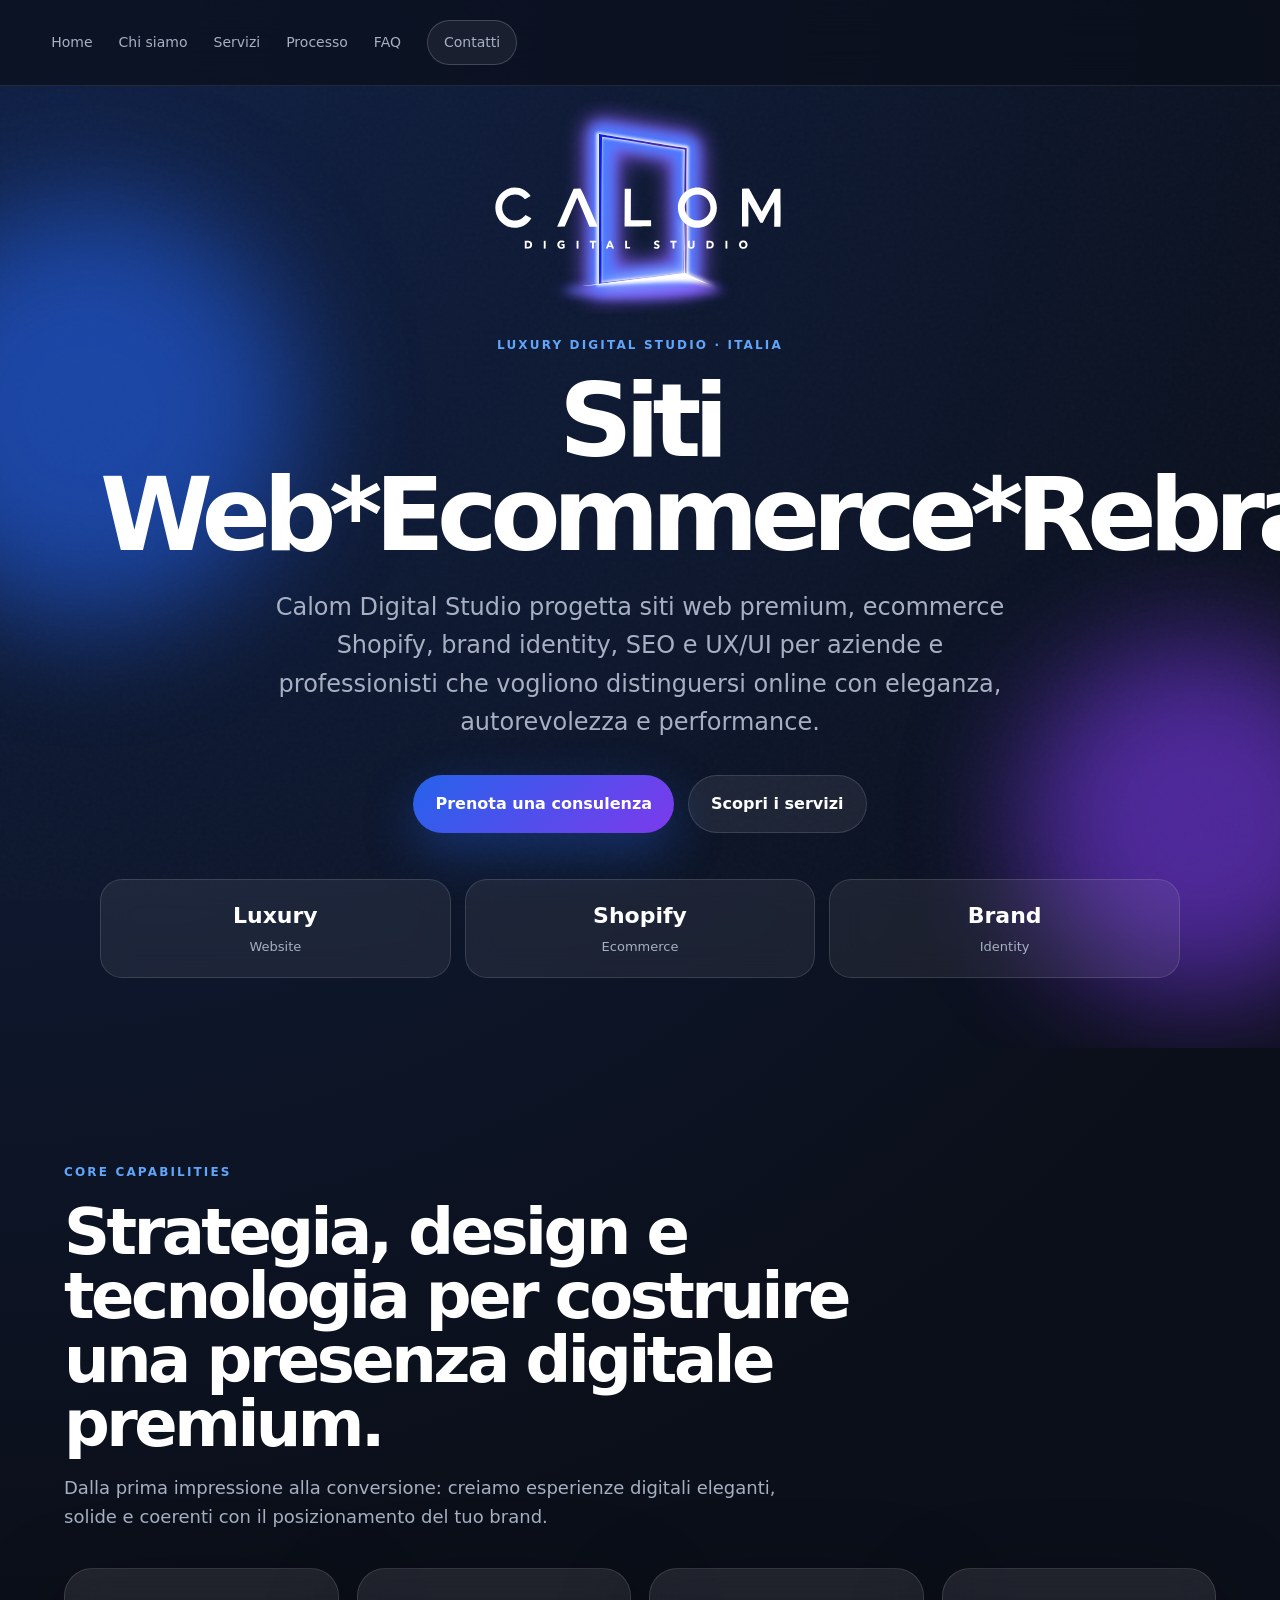
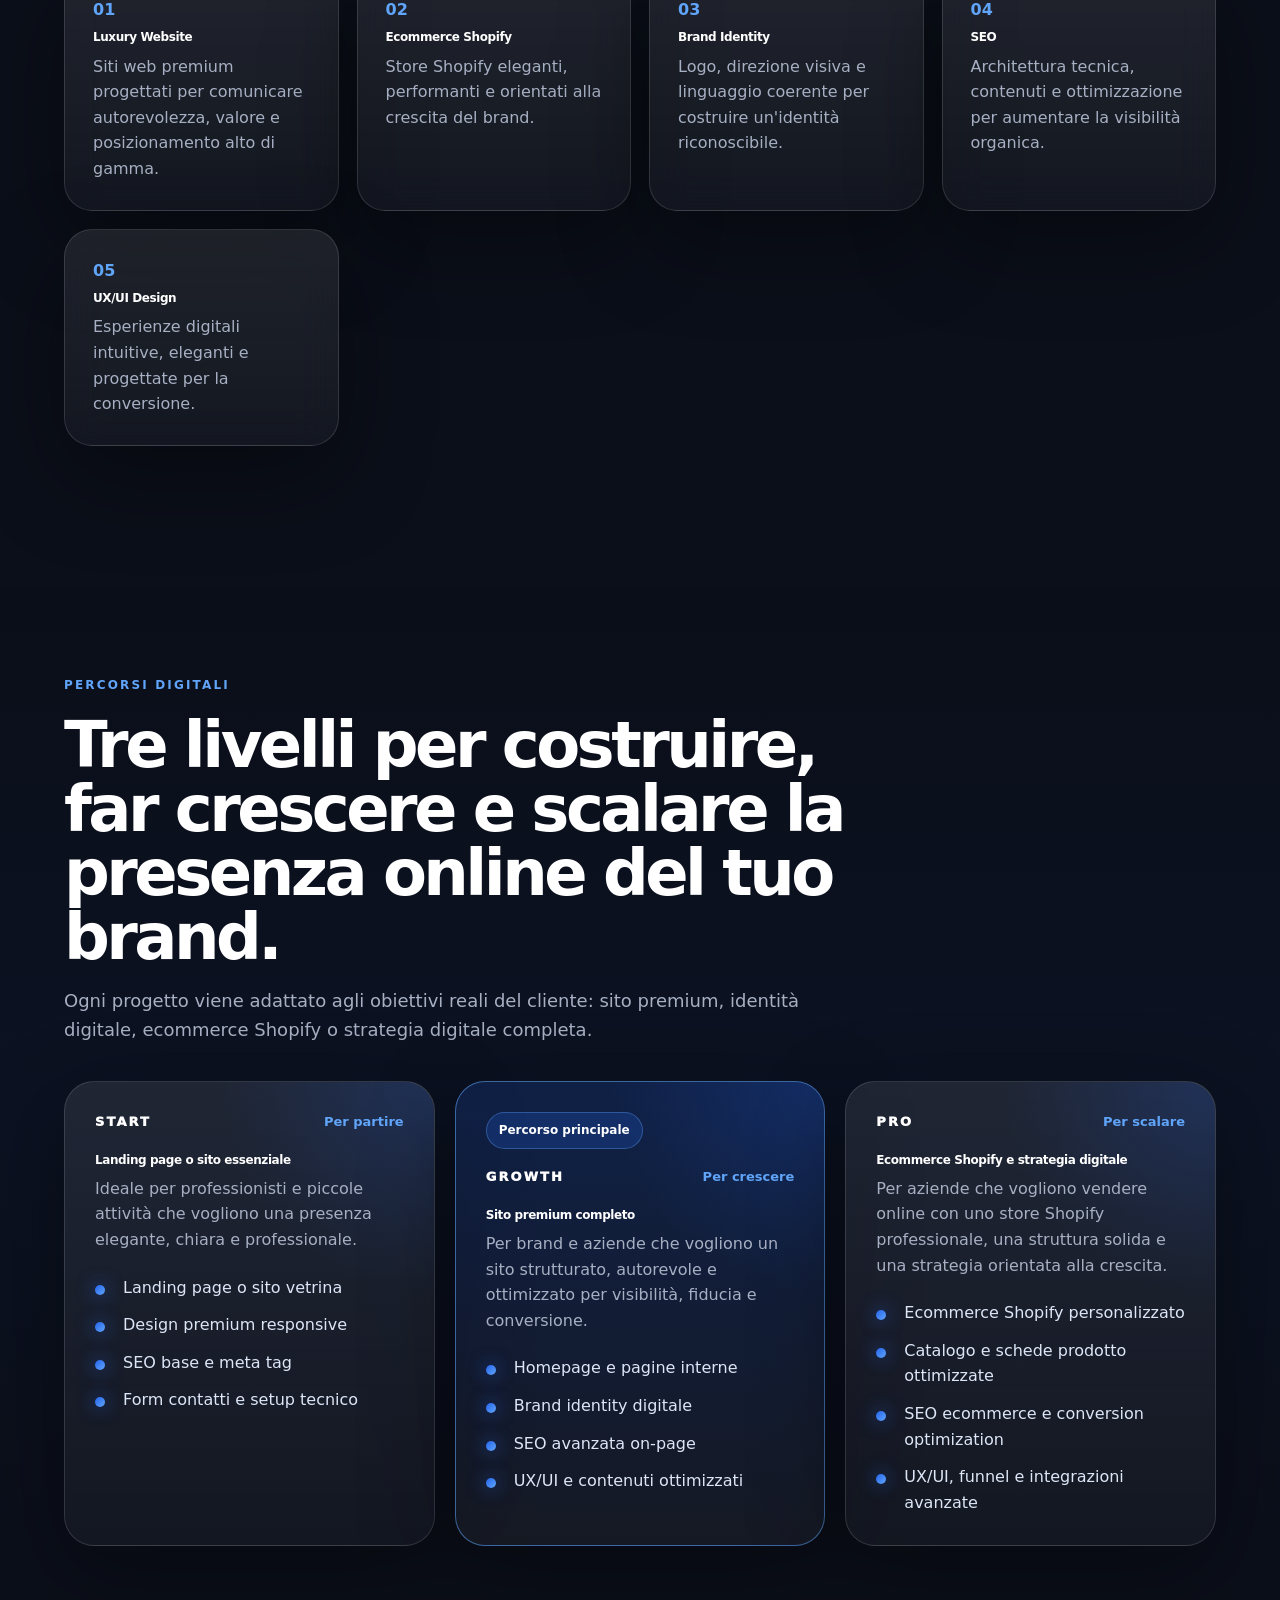
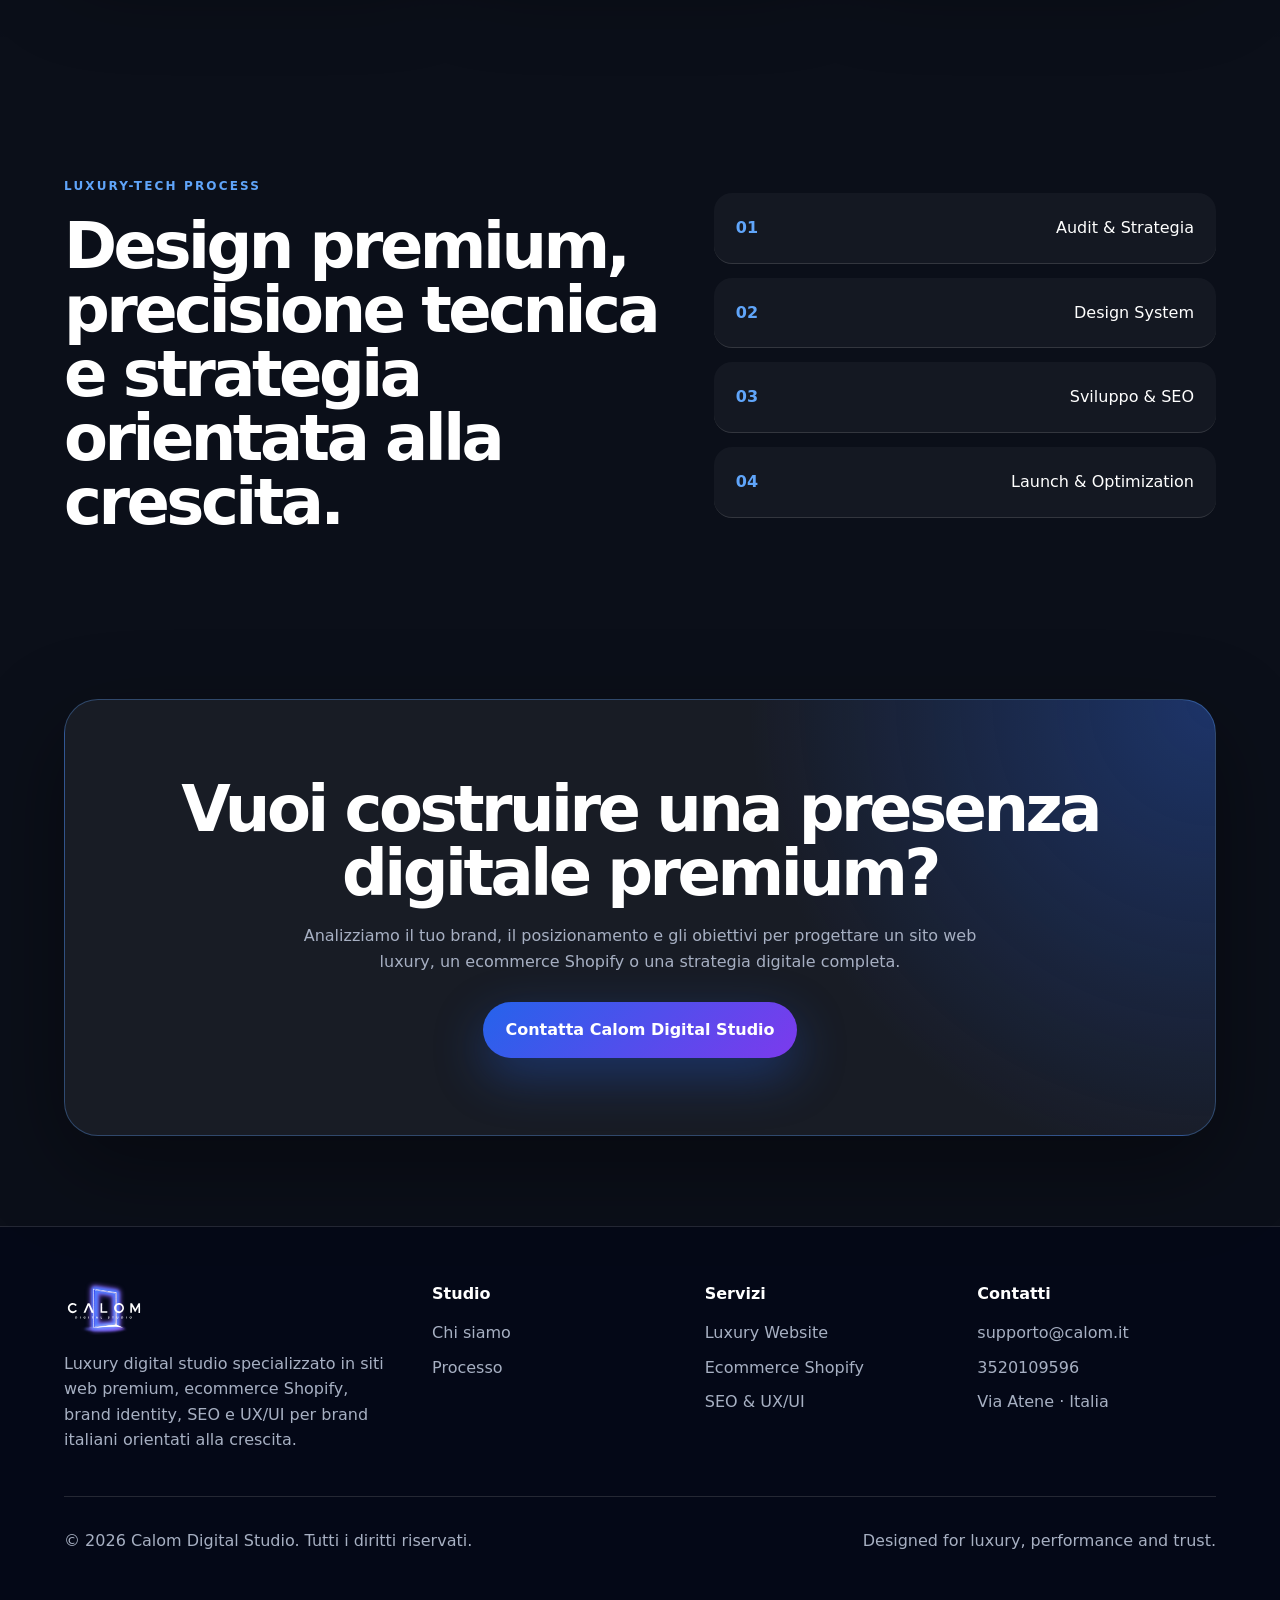
==== calom-digital-studio-premium-ottimizzato/index.html @ 9751d6b5 "Update heading format in index.html" ====
<!DOCTYPE html>
<html lang="it">
<head>
<meta charset="UTF-8">
<meta name="viewport" content="width=device-width, initial-scale=1.0">
<meta name="theme-color" content="#0B0F19">
<link rel="icon" href="favicon.svg" type="image/svg+xml">
<link rel="stylesheet" href="style.css">
<link rel="canonical" href="https://digital.calom.it/">
<script defer src="script.js"></script>

<title>Calom Digital Studio | Siti Web Luxury, Shopify, SEO e Brand Identity</title>
<meta name="description" content="Calom Digital Studio crea siti web luxury, ecommerce Shopify, brand identity, SEO e UX/UI per brand, aziende e professionisti.">

<meta property="og:title" content="Calom Digital Studio | Siti Web Luxury e Shopify">
<meta property="og:description" content="Luxury digital studio per siti web premium, ecommerce Shopify, brand identity, SEO e UX/UI.">
<meta property="og:url" content="https://digital.calom.it/">
<meta property="og:type" content="website">
<meta property="og:image" content="https://digital.calom.it/assets/calom-logo.svg">

<script type="application/ld+json">
{
  "@context": "https://schema.org",
  "@type": "ProfessionalService",
  "name": "Calom Digital Studio",
  "url": "https://digital.calom.it/",
  "logo": "https://digital.calom.it/assets/calom-logo.svg",
  "description": "Calom Digital Studio è un luxury digital studio specializzato in siti web premium, ecommerce Shopify, brand identity, SEO e UX/UI design.",
  "email": "supporto@calom.it",
  "telephone": "+393520109596",
  "address": {
    "@type": "PostalAddress",
    "streetAddress": "Via Atene",
    "addressCountry": "IT"
  },
  "areaServed": "IT",
  "serviceType": [
    "Luxury Website",
    "Siti web premium",
    "Ecommerce Shopify",
    "Brand Identity",
    "SEO",
    "UX/UI Design"
  ]
}
</script>
</head>

<body>
<div class="noise"></div>

<header class="site-header" data-header>
  <a class="brand" href="index.html"style="display:none;">
    <img src="assets/calom-logo.svg" alt="Calom Digital Studio" class="brand-logo">
    <span class="brand-text">Calom Digital Studio</span>
  </a>
  <button class="menu-toggle" aria-label="Apri menu" data-menu-toggle>
    <span></span><span></span><span></span>
  </button>
  <nav class="nav-links" data-nav>
    <a href="index.html">Home</a>
    <a href="pages/chi-siamo.html">Chi siamo</a>
    <a href="pages/servizi.html">Servizi</a>
    <a href="pages/processo.html">Processo</a>
    <a href="pages/faq.html">FAQ</a>
    <a class="nav-cta" href="pages/contatti.html">Contatti</a>
  </nav>
</header>

<main>

<section class="hero section-pad">
  <div class="orb orb-one"></div>
  <div class="orb orb-two"></div>

  <div class="hero-content reveal">

  <img
    src="assets/calom-logo.svg"
    alt="Calom Digital Studio"
    class="hero-logo"
  >

  <p class="eyebrow">Luxury Digital Studio · Italia</p>

    <h1>Siti Web*Ecommerce*Rebranding.</h1>

    <p class="hero-text">Calom Digital Studio progetta siti web premium, ecommerce Shopify, brand identity, SEO e UX/UI per aziende e professionisti che vogliono distinguersi online con eleganza, autorevolezza e performance.</p>

    <div class="hero-actions">
      <a class="button primary" href="pages/contatti.html">Prenota una consulenza</a>
      <a class="button secondary" href="pages/servizi.html">Scopri i servizi</a>
    </div>

    <div class="metrics">
      <div><strong>Luxury</strong><span>Website</span></div>
      <div><strong>Shopify</strong><span>Ecommerce</span></div>
      <div><strong>Brand</strong><span>Identity</span></div>
    </div>
  </div>
</section>

<section class="section-pad">
  <div class="section-head reveal">
    <p class="eyebrow">Core capabilities</p>
    <h2>Strategia, design e tecnologia per costruire una presenza digitale premium.</h2>
    <p class="section-intro">Dalla prima impressione alla conversione: creiamo esperienze digitali eleganti, solide e coerenti con il posizionamento del tuo brand.</p>
  </div>

  <div class="service-grid">
    <article class="glass-card reveal">
      <span>01</span>
      <h3>Luxury Website</h3>
      <p>Siti web premium progettati per comunicare autorevolezza, valore e posizionamento alto di gamma.</p>
    </article>

    <article class="glass-card reveal">
      <span>02</span>
      <h3>Ecommerce Shopify</h3>
      <p>Store Shopify eleganti, performanti e orientati alla crescita del brand.</p>
    </article>

    <article class="glass-card reveal">
      <span>03</span>
      <h3>Brand Identity</h3>
      <p>Logo, direzione visiva e linguaggio coerente per costruire un'identità riconoscibile.</p>
    </article>

    <article class="glass-card reveal">
      <span>04</span>
      <h3>SEO</h3>
      <p>Architettura tecnica, contenuti e ottimizzazione per aumentare la visibilità organica.</p>
    </article>

    <article class="glass-card reveal">
      <span>05</span>
      <h3>UX/UI Design</h3>
      <p>Esperienze digitali intuitive, eleganti e progettate per la conversione.</p>
    </article>
  </div>
</section>

<section class="section-pad paths-section">
  <div class="section-head reveal">
    <p class="eyebrow">Percorsi digitali</p>
    <h2>Tre livelli per costruire, far crescere e scalare la presenza online del tuo brand.</h2>
    <p class="section-intro">Ogni progetto viene adattato agli obiettivi reali del cliente: sito premium, identità digitale, ecommerce Shopify o strategia digitale completa.</p>
  </div>

  <div class="paths-grid">
    <article class="path-card reveal">
      <div class="path-top">
        <span class="path-label">START</span>
        <p>Per partire</p>
      </div>
      <h3>Landing page o sito essenziale</h3>
      <p class="path-description">Ideale per professionisti e piccole attività che vogliono una presenza elegante, chiara e professionale.</p>
      <ul>
        <li>Landing page o sito vetrina</li>
        <li>Design premium responsive</li>
        <li>SEO base e meta tag</li>
        <li>Form contatti e setup tecnico</li>
      </ul>
    </article>

    <article class="path-card featured reveal">
      <div class="path-badge">Percorso principale</div>
      <div class="path-top">
        <span class="path-label">GROWTH</span>
        <p>Per crescere</p>
      </div>
      <h3>Sito premium completo</h3>
      <p class="path-description">Per brand e aziende che vogliono un sito strutturato, autorevole e ottimizzato per visibilità, fiducia e conversione.</p>
      <ul>
        <li>Homepage e pagine interne</li>
        <li>Brand identity digitale</li>
        <li>SEO avanzata on-page</li>
        <li>UX/UI e contenuti ottimizzati</li>
      </ul>
    </article>

    <article class="path-card reveal">
      <div class="path-top">
        <span class="path-label">PRO</span>
        <p>Per scalare</p>
      </div>
      <h3>Ecommerce Shopify e strategia digitale</h3>
      <p class="path-description">Per aziende che vogliono vendere online con uno store Shopify professionale, una struttura solida e una strategia orientata alla crescita.</p>
      <ul>
        <li>Ecommerce Shopify personalizzato</li>
        <li>Catalogo e schede prodotto ottimizzate</li>
        <li>SEO ecommerce e conversion optimization</li>
        <li>UX/UI, funnel e integrazioni avanzate</li>
      </ul>
    </article>
  </div>
</section>

<section class="split section-pad">
  <div class="reveal">
    <p class="eyebrow">Luxury-tech process</p>
    <h2>Design premium, precisione tecnica e strategia orientata alla crescita.</h2>
  </div>
  <div class="process-mini reveal">
    <div><b>01</b><span>Audit & Strategia</span></div>
    <div><b>02</b><span>Design System</span></div>
    <div><b>03</b><span>Sviluppo & SEO</span></div>
    <div><b>04</b><span>Launch & Optimization</span></div>
  </div>
</section>

<section class="cta-panel reveal">
  <h2>Vuoi costruire una presenza digitale premium?</h2>
  <p>Analizziamo il tuo brand, il posizionamento e gli obiettivi per progettare un sito web luxury, un ecommerce Shopify o una strategia digitale completa.</p>
  <a class="button primary" href="pages/contatti.html">Contatta Calom Digital Studio</a>
</section>

</main>

<footer class="footer">
  <div class="footer-grid">
    <div>
      <img src="assets/calom-logo.svg" alt="Calom Digital Studio" class="footer-logo">
      <p>Luxury digital studio specializzato in siti web premium, ecommerce Shopify, brand identity, SEO e UX/UI per brand italiani orientati alla crescita.</p>
    </div>
    <div>
      <h4>Studio</h4>
      <a href="pages/chi-siamo.html">Chi siamo</a>
      <a href="pages/processo.html">Processo</a>
    </div>
    <div>
      <h4>Servizi</h4>
      <a href="pages/servizi.html">Luxury Website</a>
      <a href="pages/servizi.html">Ecommerce Shopify</a>
      <a href="pages/servizi.html">SEO & UX/UI</a>
    </div>
    <div>
      <h4>Contatti</h4>
      <a href="mailto:supporto@calom.it">supporto@calom.it</a>
      <a href="tel:+393520109596">3520109596</a>
      <span>Via Atene · Italia</span>
    </div>
  </div>
  <div class="footer-bottom">
    <span>© 2026 Calom Digital Studio. Tutti i diritti riservati.</span>
    <span>Designed for luxury, performance and trust.</span>
  </div>
</footer>

</body>
</html>
---- calom-digital-studio-premium-ottimizzato/style.css ----
:root{
  --bg:#0B0F19;
  --panel:#111827;
  --panel-2:#151e31;
  --blue:#2563EB;
  --blue-soft:#60a5fa;
  --text:#FFFFFF;
  --muted:#A7B0C3;
  --line:rgba(229,231,235,.14);
  --glass:rgba(255,255,255,.065);
  --shadow:0 30px 90px rgba(0,0,0,.38);
}

*{
  box-sizing:border-box;
  margin:0;
  padding:0;
}

html{
  scroll-behavior:smooth;
}

body{
  font-family:Inter, ui-sans-serif, system-ui, -apple-system, BlinkMacSystemFont, "Segoe UI", Arial, sans-serif;
  background:radial-gradient(circle at top left, rgba(37,99,235,.22), transparent 32%), var(--bg);
  color:var(--text);
  line-height:1.6;
  overflow-x:hidden;
}

.noise{
  position:fixed;
  inset:0;
  pointer-events:none;
  opacity:.035;
  z-index:0;
  background-image:url("data:image/svg+xml,%3Csvg viewBox='0 0 256 256' xmlns='http://www.w3.org/2000/svg'%3E%3Cfilter id='n'%3E%3CfeTurbulence type='fractalNoise' baseFrequency='.9' numOctaves='4' stitchTiles='stitch'/%3E%3C/filter%3E%3Crect width='100%25' height='100%25' filter='url(%23n)' opacity='.7'/%3E%3C/svg%3E");
}

a{
  color:inherit;
  text-decoration:none;
}

/* HEADER */
.site-header{
  position:sticky;
  top:0;
  z-index:50;
  display:flex;
  align-items:center;
  justify-content:space-between;
  padding:12px clamp(20px,4vw,64px);
  min-height:86px;
  backdrop-filter:blur(18px);
  -webkit-backdrop-filter:blur(18px);
  background:rgba(11,15,25,.58);
  border-bottom:1px solid rgba(229,231,235,.10);
}

.brand{
  display:flex;
  align-items:center;
  gap:12px;
  font-weight:800;
  letter-spacing:-.03em;
  min-width:0;
}

.brand-logo{
  display:block;
  height:58px;
  width:auto;
  max-width:280px;
  object-fit:contain;
  filter:none;
}

.brand-logo svg,
.footer-logo svg{
  display:block;
  width:auto;
  height:100%;
}

.brand-text{
  display:none;
}

.nav-links{
  display:flex;
  align-items:center;
  gap:26px;
  color:var(--muted);
  font-size:14px;
}

.nav-links a:hover{
  color:#fff;
}

.nav-cta{
  padding:10px 16px;
  border:1px solid rgba(255,255,255,.18);
  border-radius:999px;
  background:rgba(255,255,255,.06);
}

.menu-toggle{
  display:none;
  background:none;
  border:0;
  gap:5px;
  flex-direction:column;
  cursor:pointer;
}

.menu-toggle span{
  width:25px;
  height:2px;
  background:#fff;
  display:block;
}

/* SECTIONS */
.section-pad{
  padding:clamp(76px,9vw,145px) clamp(20px,5vw,72px);
  position:relative;
  z-index:1;
}

/* HERO */
.hero{
  position:relative;
  min-height:auto;
  display:flex;
  justify-content:flex-start;
  align-items:center;
  text-align:center;
  overflow:hidden;
  padding-top:15px;
  padding-bottom:70px;
}

.hero-content{
  max-width:1080px;
  position:relative;
  z-index:2;
  margin:0 auto;
}

.hero-logo{
  display:block;
  width:320px;
  max-width:82%;
  height:auto;
  margin:0 auto 25px;
}

.eyebrow{
  color:var(--blue-soft);
  text-transform:uppercase;
  letter-spacing:.18em;
  font-size:12px;
  font-weight:800;
  margin-bottom:18px;
}

h1{
  font-size:clamp(48px,8vw,104px);
  line-height:.92;
  letter-spacing:-.075em;
  margin-bottom:26px;
}

h2{
  font-size:clamp(34px,5vw,68px);
  line-height:1;
  letter-spacing:-.055em;
}

h3{
  font-size:12px;
  letter-spacing:-.035em;
  margin:6px 0;
}

.hero-text{
  font-size:clamp(18px,2vw,24px);
  max-width:760px;
  margin:0 auto 34px;
  color:var(--muted);
}

.hero-actions{
  display:flex;
  justify-content:center;
  gap:14px;
  flex-wrap:wrap;
}

.button{
  display:inline-flex;
  align-items:center;
  justify-content:center;
  padding:15px 22px;
  border-radius:999px;
  font-weight:800;
  transition:.25s ease;
}

.primary{
  background:linear-gradient(135deg,var(--blue),#7c3aed);
  box-shadow:0 18px 50px rgba(37,99,235,.35);
}

.secondary{
  background:rgba(255,255,255,.07);
  border:1px solid var(--line);
}

.button:hover{
  transform:translateY(-2px);
  filter:brightness(1.08);
}

.metrics{
  margin-top:46px;
  display:grid;
  grid-template-columns:repeat(3,1fr);
  gap:14px;
}

.metrics div{
  padding:18px;
  border:1px solid var(--line);
  background:var(--glass);
  border-radius:22px;
  backdrop-filter:blur(16px);
}

.metrics strong{
  display:block;
  font-size:22px;
}

.metrics span{
  color:var(--muted);
  font-size:13px;
}

.orb{
  position:absolute;
  border-radius:999px;
  filter:blur(60px);
  opacity:.6;
  z-index:0;
  pointer-events:none;
}

.orb-one{
  width:420px;
  height:420px;
  background:#2563eb;
  top:12%;
  left:-120px;
}

.orb-two{
  width:360px;
  height:360px;
  background:#7c3aed;
  bottom:5%;
  right:-100px;
}

/* CARDS */
.section-head{
  max-width:850px;
  margin-bottom:36px;
}

.service-grid{
  display:grid;
  grid-template-columns:repeat(4,1fr);
  gap:18px;
}

.glass-card,
.portfolio-card,
.faq-item,
.contact-card,
.process-step{
  background:linear-gradient(180deg,rgba(255,255,255,.09),rgba(255,255,255,.035));
  border:1px solid var(--line);
  border-radius:28px;
  padding:28px;
  box-shadow:var(--shadow);
  backdrop-filter:blur(20px);
  transition:.28s ease;
}

.glass-card:hover,
.portfolio-card:hover,
.process-step:hover{
  transform:translateY(-8px);
  border-color:rgba(96,165,250,.45);
}

.glass-card span{
  color:var(--blue-soft);
  font-weight:900;
}

.glass-card p,
.portfolio-card p,
.faq-item p,
.contact-card p,
.process-step p{
  color:var(--muted);
}

/* SPLIT */
.split{
  display:grid;
  grid-template-columns:1.1fr .9fr;
  gap:36px;
  align-items:center;
}

.process-mini{
  display:grid;
  gap:14px;
}

.process-mini div{
  display:flex;
  justify-content:space-between;
  gap:20px;
  padding:22px;
  border-bottom:1px solid var(--line);
  background:rgba(255,255,255,.04);
  border-radius:18px;
}

.process-mini b{
  color:var(--blue-soft);
}

/* CTA */
.cta-panel{
  margin:50px clamp(20px,5vw,72px) 90px;
  padding:clamp(40px,6vw,86px);
  border:1px solid rgba(96,165,250,.32);
  border-radius:34px;
  background:radial-gradient(circle at top right,rgba(37,99,235,.34),transparent 38%),rgba(255,255,255,.055);
  text-align:center;
  box-shadow:var(--shadow);
}

.cta-panel p{
  max-width:680px;
  margin:18px auto 28px;
  color:var(--muted);
}

/* PAGES */
.page-hero{
  padding:110px clamp(20px,5vw,72px) 40px;
  max-width:1180px;
}

.page-hero p{
  max-width:760px;
  color:var(--muted);
  font-size:20px;
  margin-top:20px;
}

.portfolio-grid{
  display:grid;
  grid-template-columns:repeat(3,1fr);
  gap:20px;
}

.mockup{
  height:220px;
  border-radius:22px;
  background:linear-gradient(135deg,rgba(37,99,235,.6),rgba(255,255,255,.08));
  border:1px solid var(--line);
  position:relative;
  overflow:hidden;
  margin-bottom:22px;
}

.mockup:before{
  content:"";
  position:absolute;
  inset:18px;
  border-radius:18px;
  background:rgba(11,15,25,.78);
  box-shadow:inset 0 0 0 1px var(--line);
}

.mockup:after{
  content:"";
  position:absolute;
  left:44px;
  right:44px;
  top:60px;
  height:80px;
  border-radius:16px;
  background:linear-gradient(90deg,#2563EB,transparent);
}

.stats{
  display:flex;
  gap:12px;
  margin:16px 0;
  color:#fff;
}

.stats span{
  padding:8px 10px;
  border-radius:999px;
  background:rgba(37,99,235,.18);
  border:1px solid rgba(96,165,250,.24);
  font-size:12px;
}

.process-grid,
.faq-grid,
.contact-grid{
  display:grid;
  grid-template-columns:repeat(2,1fr);
  gap:20px;
}

/* FORM */
.contact-form{
  display:grid;
  gap:14px;
}

input,
textarea,
select{
  width:100%;
  padding:16px 18px;
  border-radius:16px;
  background:rgba(255,255,255,.06);
  border:1px solid var(--line);
  color:#fff;
  outline:none;
}

input:focus,
textarea:focus,
select:focus{
  border-color:var(--blue-soft);
  box-shadow:0 0 0 4px rgba(37,99,235,.18);
}

textarea{
  min-height:140px;
  resize:vertical;
}

.form-note{
  font-size:13px;
  color:var(--muted);
}

/* FOOTER */
.footer{
  position:relative;
  z-index:1;
  border-top:1px solid var(--line);
  padding:54px clamp(20px,5vw,72px);
  background:rgba(2,6,23,.68);
}

.footer-grid{
  display:grid;
  grid-template-columns:1.4fr repeat(3,1fr);
  gap:34px;
}

.footer-logo{
  display:block;
  height:54px;
  width:auto;
  max-width:280px;
  object-fit:contain;
  filter:none;
  margin-bottom:16px;
}

.footer p,
.footer span,
.footer a{
  display:block;
  color:var(--muted);
  margin:9px 0;
}

.footer h4{
  margin-bottom:14px;
}

.footer-bottom{
  margin-top:34px;
  padding-top:22px;
  border-top:1px solid var(--line);
  display:flex;
  justify-content:space-between;
  gap:20px;
}

/* ANIMATIONS */
.reveal{
  opacity:0;
  transform:translateY(24px);
  transition:opacity .7s ease, transform .7s ease;
}

.reveal.visible{
  opacity:1;
  transform:none;
}

/* PATHS */
.section-intro{
  max-width:760px;
  color:var(--muted);
  font-size:18px;
  margin-top:18px;
}

.paths-section{
  background:linear-gradient(180deg, transparent, rgba(37,99,235,.045), transparent);
}

.paths-grid{
  display:grid;
  grid-template-columns:repeat(3,1fr);
  gap:20px;
}

.path-card{
  position:relative;
  padding:30px;
  border-radius:30px;
  border:1px solid var(--line);
  background:linear-gradient(180deg,rgba(255,255,255,.085),rgba(255,255,255,.035));
  box-shadow:var(--shadow);
  overflow:hidden;
  transition:.28s ease;
}

.path-card:before{
  content:"";
  position:absolute;
  inset:-1px;
  background:radial-gradient(circle at top right, rgba(37,99,235,.26), transparent 36%);
  opacity:.75;
  pointer-events:none;
}

.path-card > *{
  position:relative;
  z-index:1;
}

.path-card:hover{
  transform:translateY(-8px);
  border-color:rgba(96,165,250,.46);
}

.path-card.featured{
  border-color:rgba(96,165,250,.55);
  background:linear-gradient(180deg,rgba(37,99,235,.18),rgba(255,255,255,.045));
}

.path-badge{
  display:inline-flex;
  padding:8px 12px;
  border-radius:999px;
  background:rgba(37,99,235,.22);
  border:1px solid rgba(96,165,250,.35);
  color:#fff;
  font-size:12px;
  font-weight:900;
  margin-bottom:18px;
}

.path-top{
  display:flex;
  align-items:center;
  justify-content:space-between;
  gap:14px;
  margin-bottom:18px;
}

.path-label{
  color:#fff;
  letter-spacing:.16em;
  font-weight:950;
  font-size:13px;
}

.path-top p{
  color:var(--blue-soft);
  font-size:13px;
  font-weight:800;
}

.path-description{
  color:var(--muted);
  margin-bottom:22px;
}

.path-card ul{
  list-style:none;
  display:grid;
  gap:12px;
}

.path-card li{
  color:#DDE6F7;
  padding-left:28px;
  position:relative;
}

.path-card li:before{
  content:"";
  position:absolute;
  left:0;
  top:.62em;
  width:10px;
  height:10px;
  border-radius:50%;
  background:linear-gradient(135deg,var(--blue),var(--blue-soft));
  box-shadow:0 0 18px rgba(37,99,235,.8);
}

/* COMPARISON */
.comparison-table{
  border:1px solid var(--line);
  border-radius:30px;
  overflow:hidden;
  background:rgba(255,255,255,.045);
  box-shadow:var(--shadow);
}

.comparison-row{
  display:grid;
  grid-template-columns:1.1fr repeat(3,1fr);
  border-bottom:1px solid var(--line);
}

.comparison-row:last-child{
  border-bottom:0;
}

.comparison-row > *{
  padding:20px;
  border-right:1px solid var(--line);
}

.comparison-row > *:last-child{
  border-right:0;
}

.comparison-row span{
  color:var(--blue-soft);
  font-weight:900;
}

.comparison-row p{
  color:var(--muted);
}

.comparison-row.header{
  background:rgba(37,99,235,.11);
}

.comparison-row.header strong{
  color:#fff;
  letter-spacing:.14em;
  font-size:13px;
}

/* TABLET */
@media(max-width:980px){
  .service-grid,
  .portfolio-grid{
    grid-template-columns:repeat(2,1fr);
  }

  .split,
  .process-grid,
  .faq-grid,
  .contact-grid,
  .footer-grid{
    grid-template-columns:1fr;
  }

  .paths-grid{
    grid-template-columns:1fr;
  }

  .comparison-table{
    overflow-x:auto;
  }

  .comparison-row{
    min-width:760px;
  }
}

/* MOBILE */
@media(max-width:760px){
  .site-header{
    min-height:72px;
    height:72px;
    padding:10px 18px;
  }

  .brand{
    display:flex;
  }

  .brand-logo{
    height:42px;
    max-width:190px;
    width:auto;
  }

  .menu-toggle{
    display:flex;
  }

  .nav-links{
    position:absolute;
    top:72px;
    left:16px;
    right:16px;
    display:none;
    flex-direction:column;
    padding:22px;
    background:rgba(11,15,25,.96);
    border:1px solid var(--line);
    border-radius:24px;
  }

  .nav-links.open{
    display:flex;
  }

  @media(max-width:760px){
  .hero{
    min-height:auto;
    padding-top:15px;
    padding-bottom:60px;
  }
}

  .hero-logo{
    width:300px;
    max-width:88%;
    margin:0 auto 28px;
  }

  h1{
    font-size:clamp(48px,15vw,72px);
    line-height:.95;
    letter-spacing:-.075em;
  }

  .hero-text{
    font-size:20px;
    line-height:1.6;
  }

  .metrics,
  .service-grid,
  .portfolio-grid{
    grid-template-columns:1fr;
  }

  .footer-bottom{
    flex-direction:column;
  }

  .orb-one{
    opacity:.35;
  }
}
/* TABLET VERTICALE */
@media (min-width:761px) and (max-width:980px) and (orientation:portrait){
  .hero{
    min-height:auto;
    padding-top:15px;
    padding-bottom:65px;
  }

  .hero-content{
    transform:none;
  }
}

  .hero-logo{
    margin-top:0;
    margin-bottom:22px;
  }
}
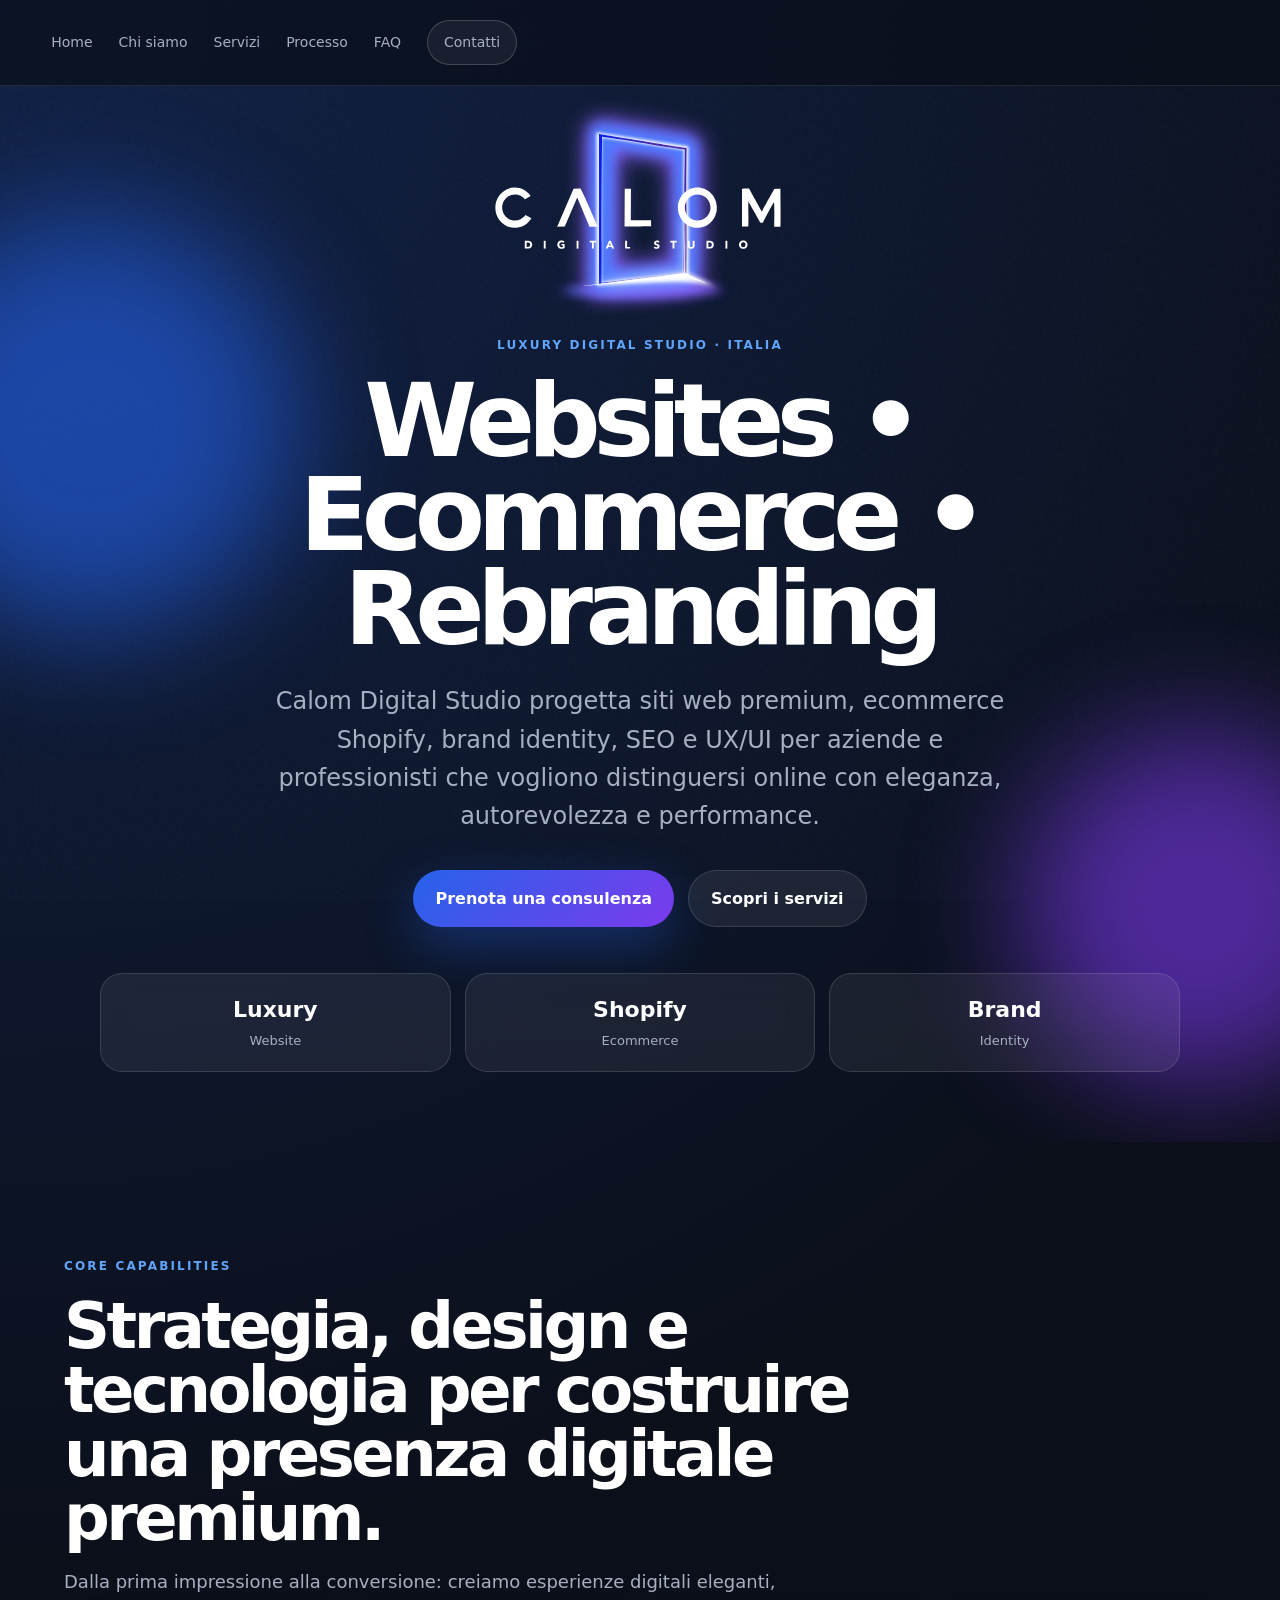
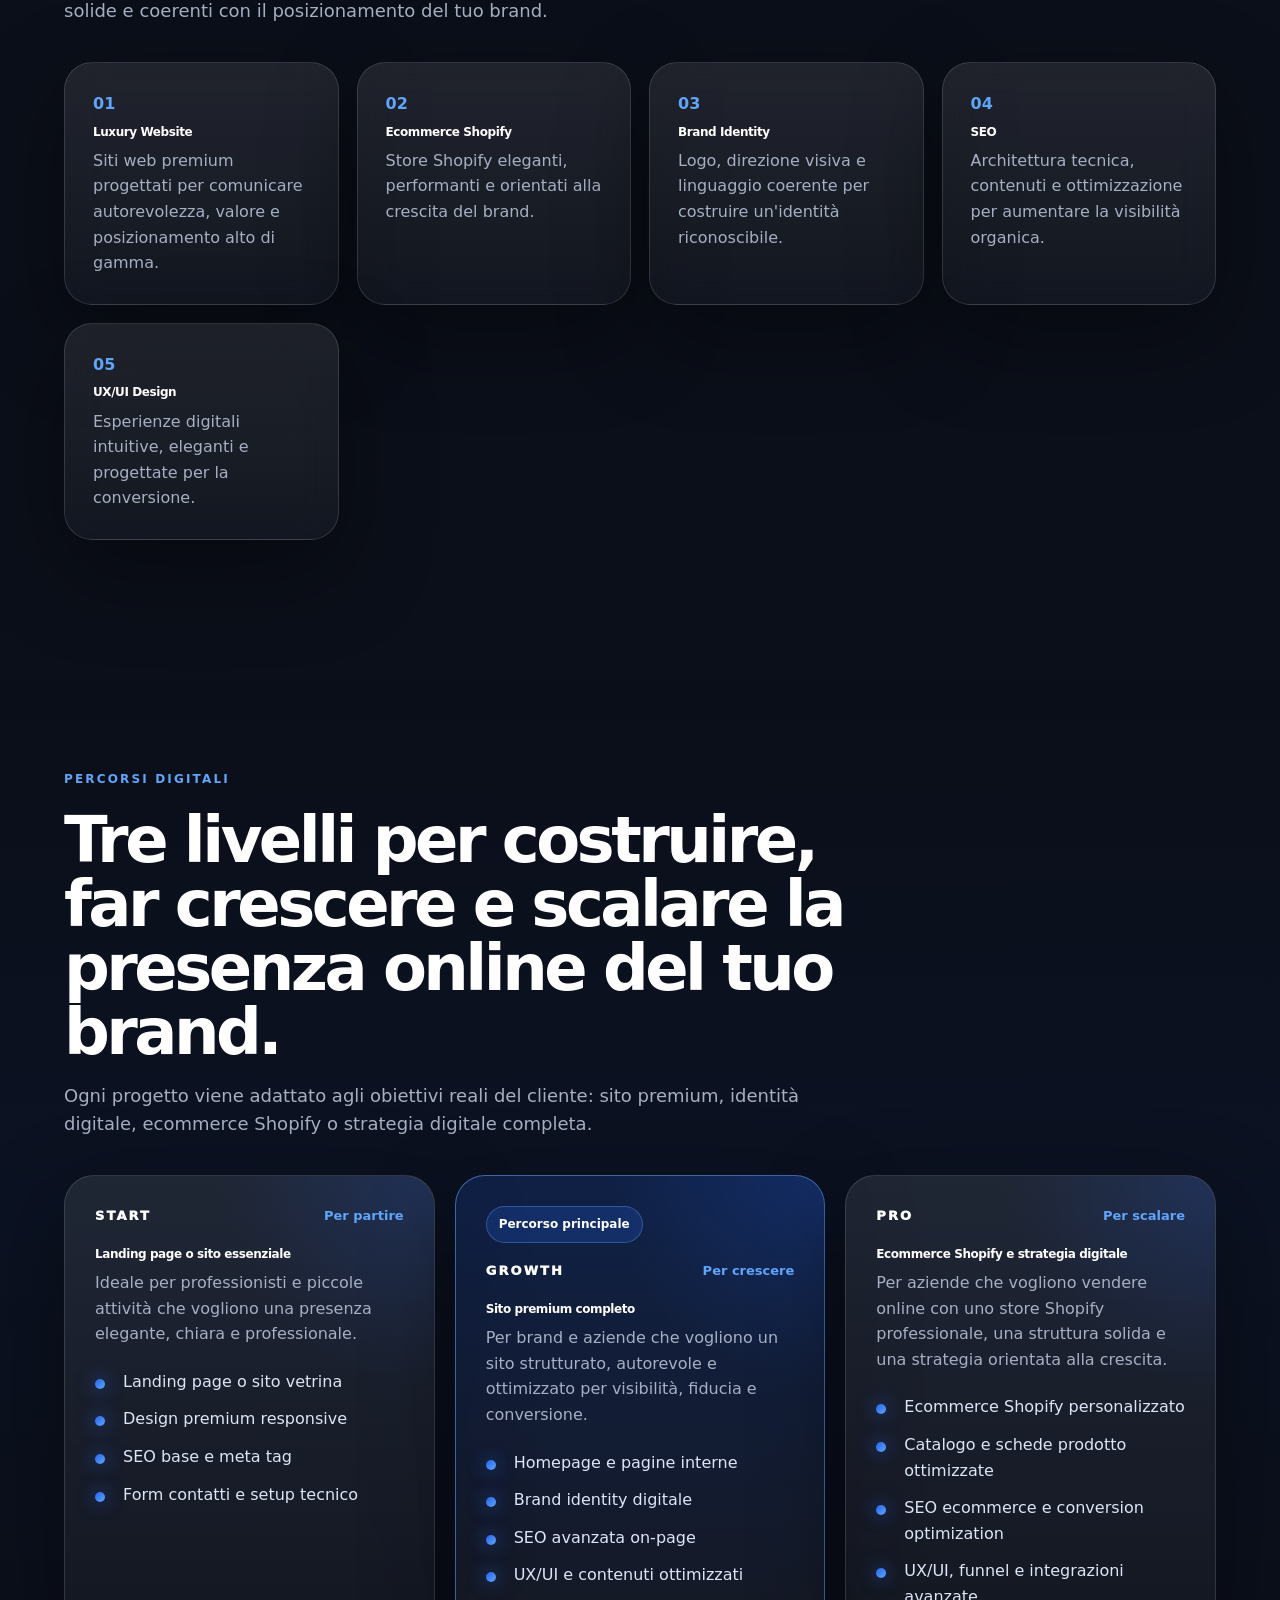
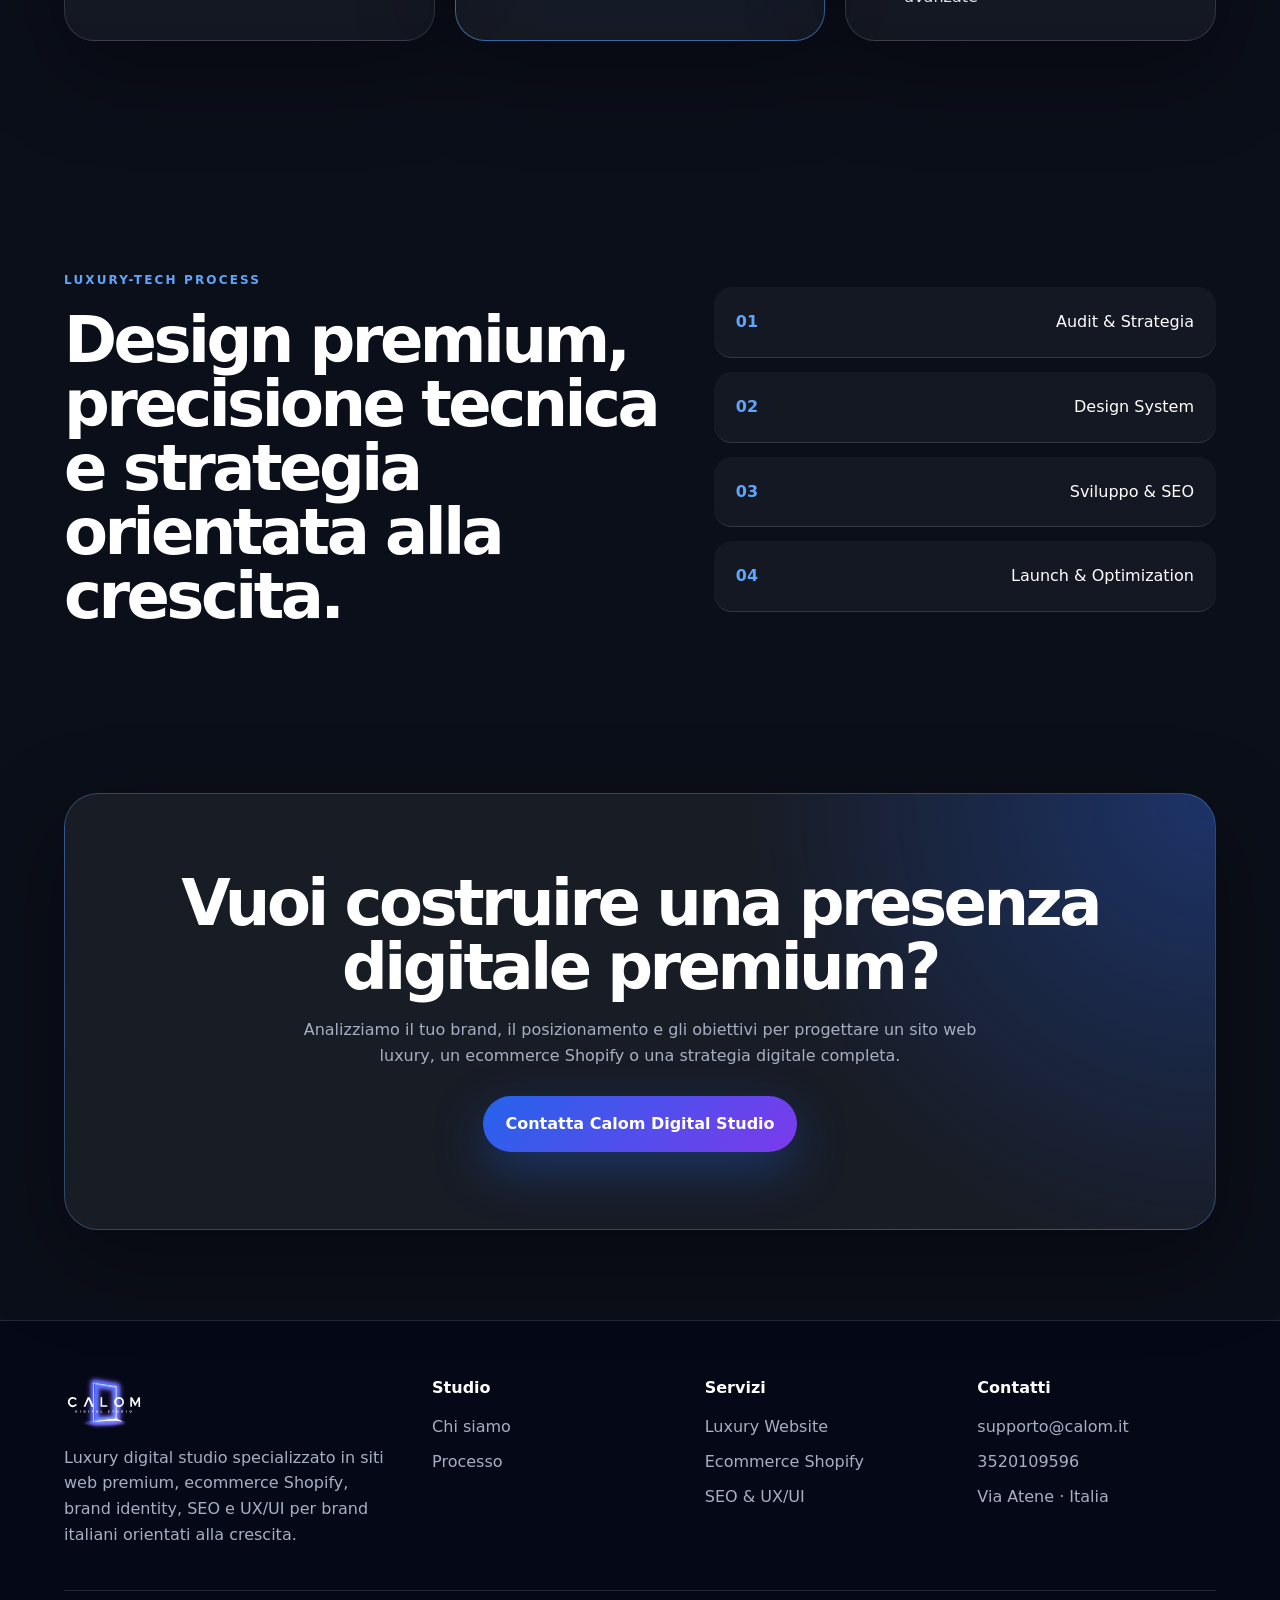
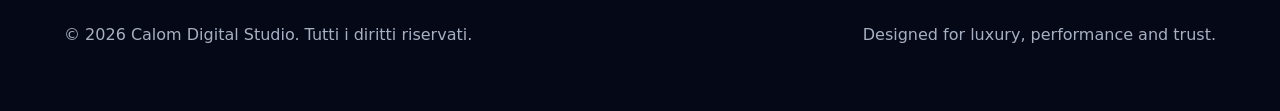
==== commit b0864650: "Update heading format in index.html" ====
--- a/calom-digital-studio-premium-ottimizzato/index.html
+++ b/calom-digital-studio-premium-ottimizzato/index.html
@@ -83,7 +83,7 @@
 
   <p class="eyebrow">Luxury Digital Studio · Italia</p>
 
-    <h1>Siti Web*Ecommerce*Rebranding.</h1>
+    <h1>Websites • Ecommerce • Rebranding</h1>
 
     <p class="hero-text">Calom Digital Studio progetta siti web premium, ecommerce Shopify, brand identity, SEO e UX/UI per aziende e professionisti che vogliono distinguersi online con eleganza, autorevolezza e performance.</p>
 
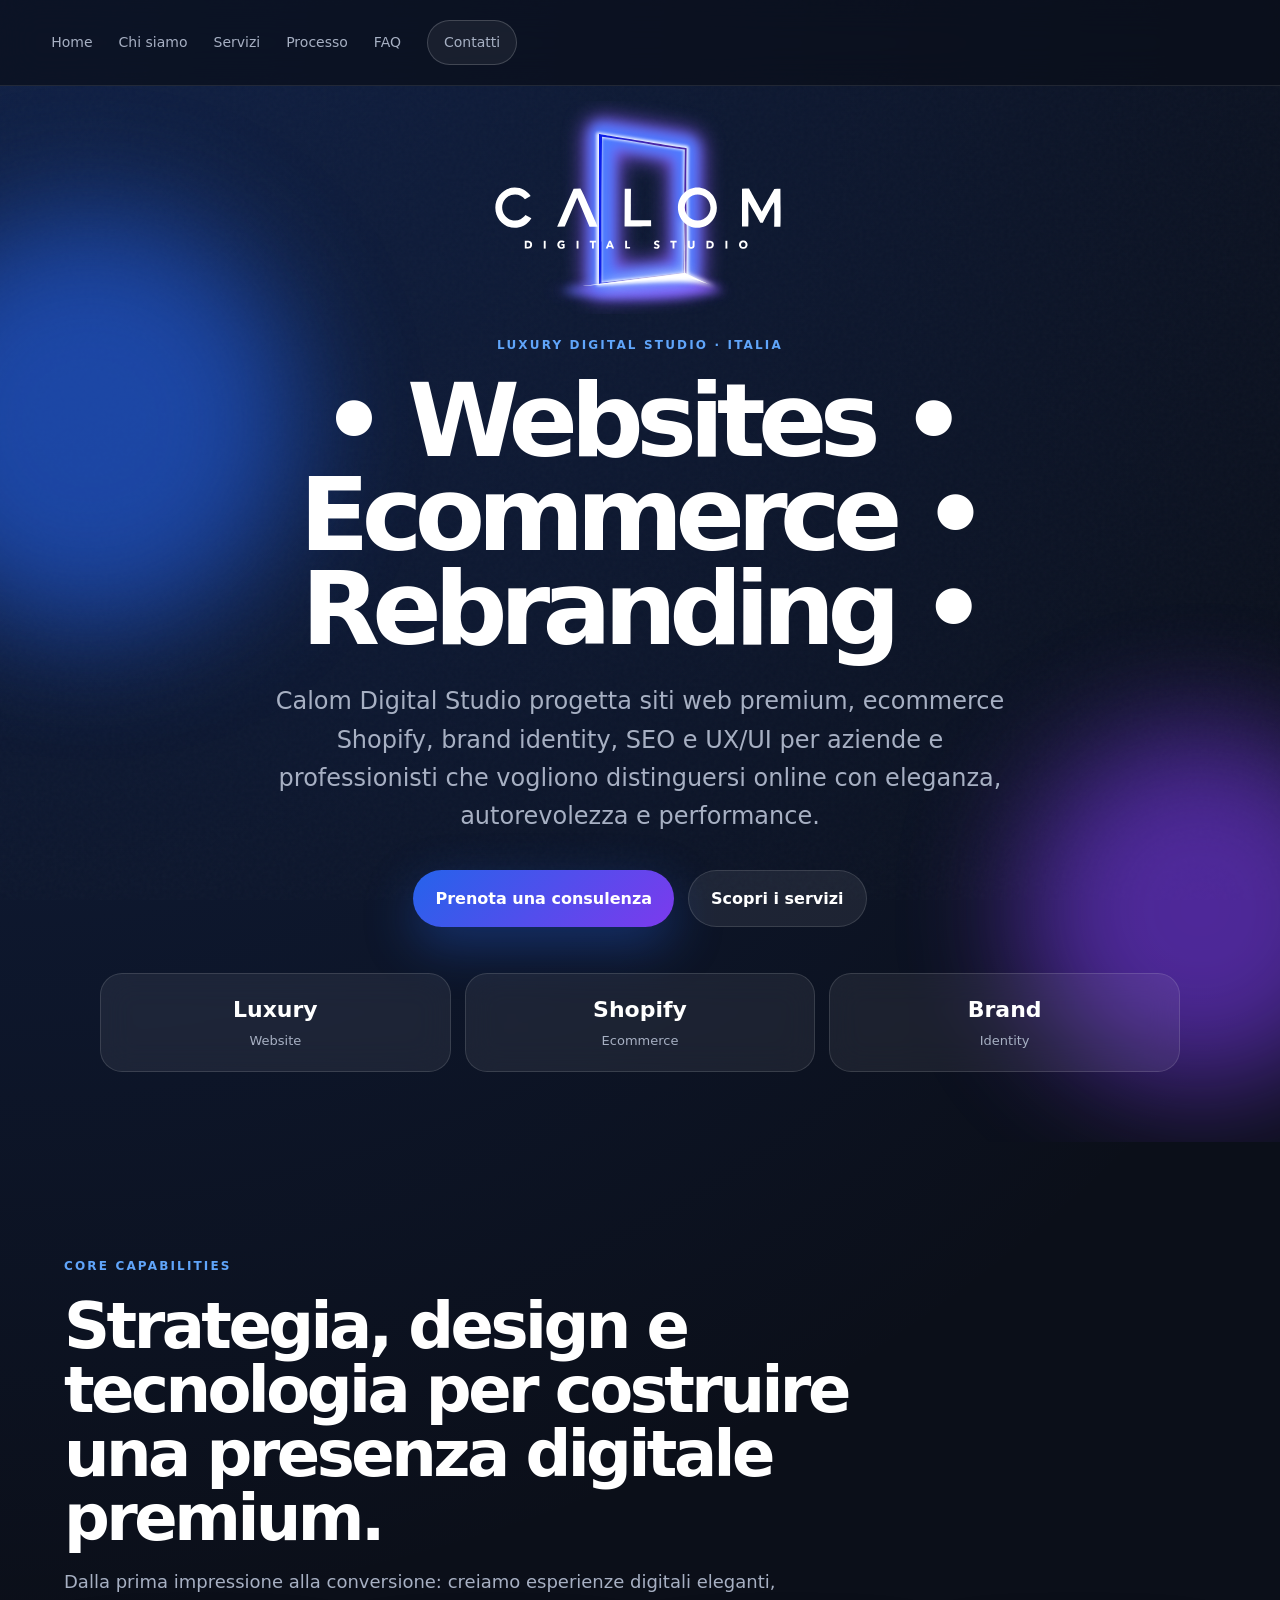
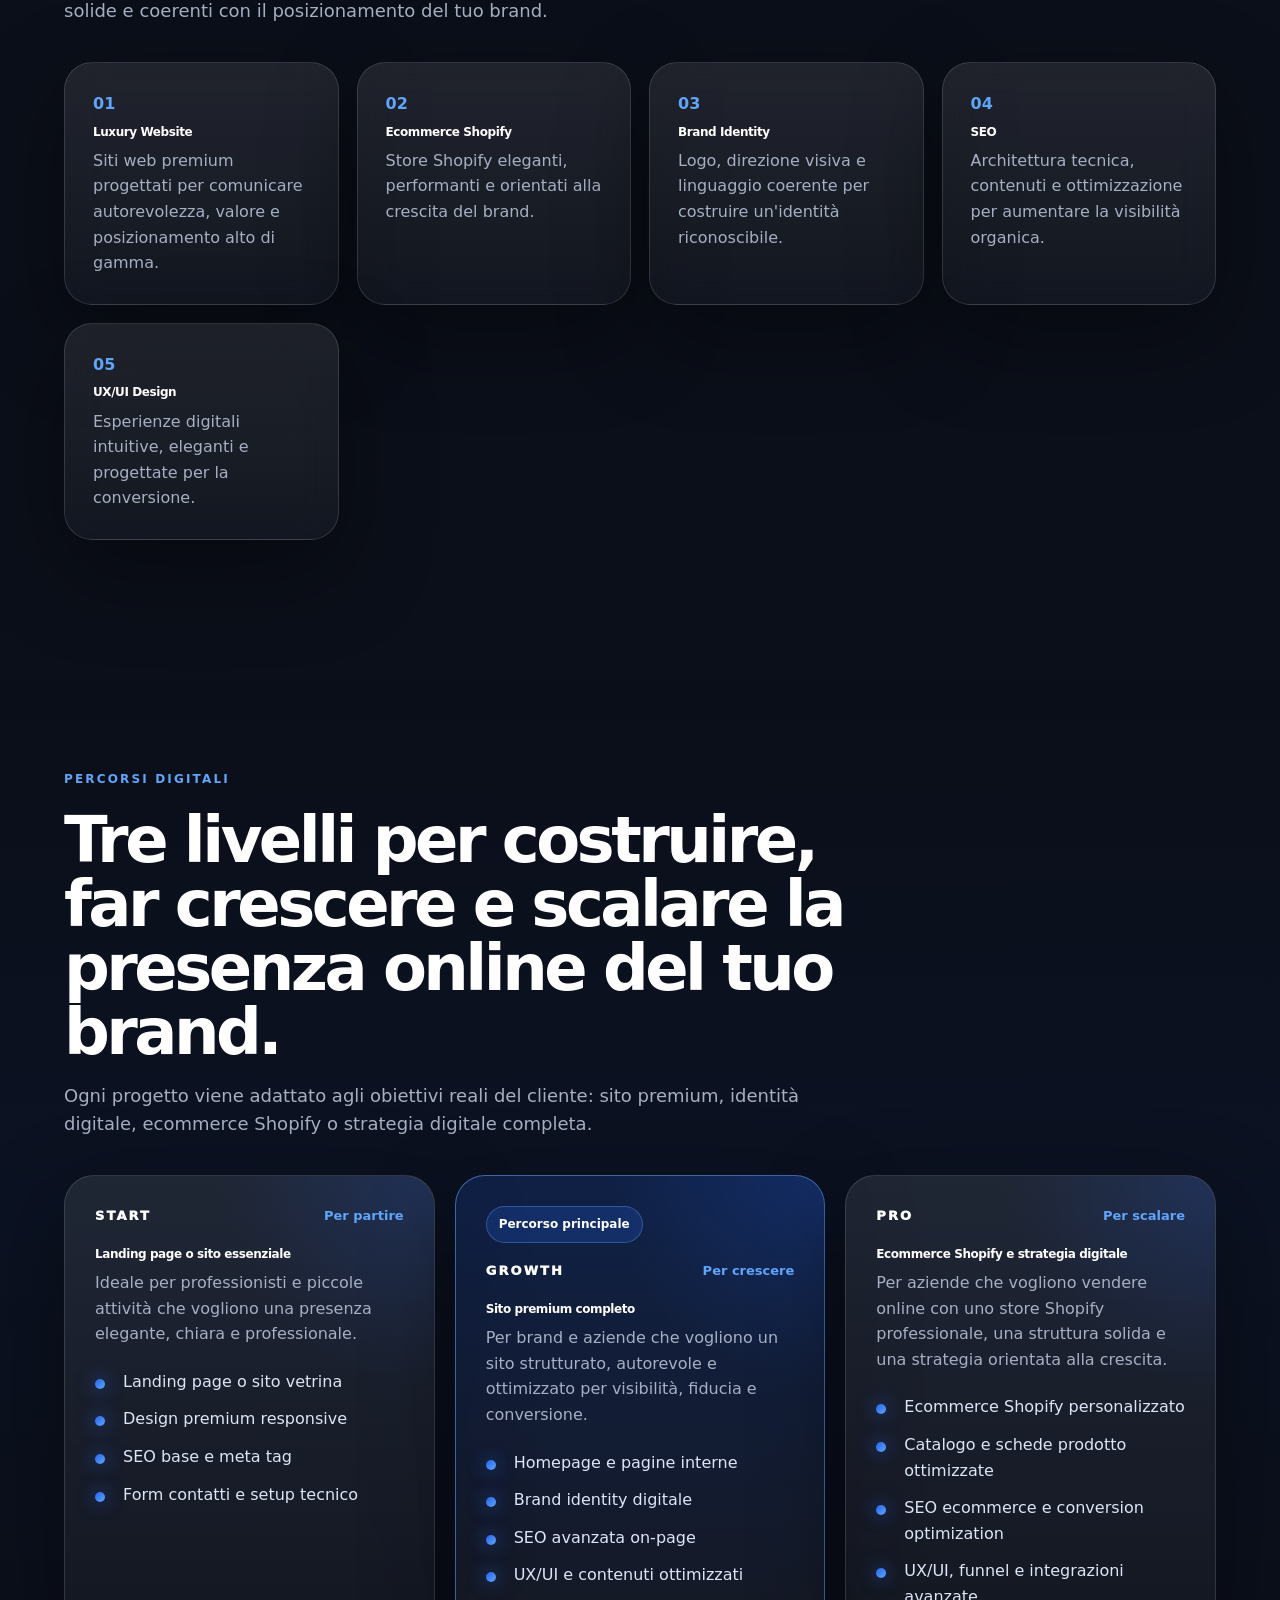
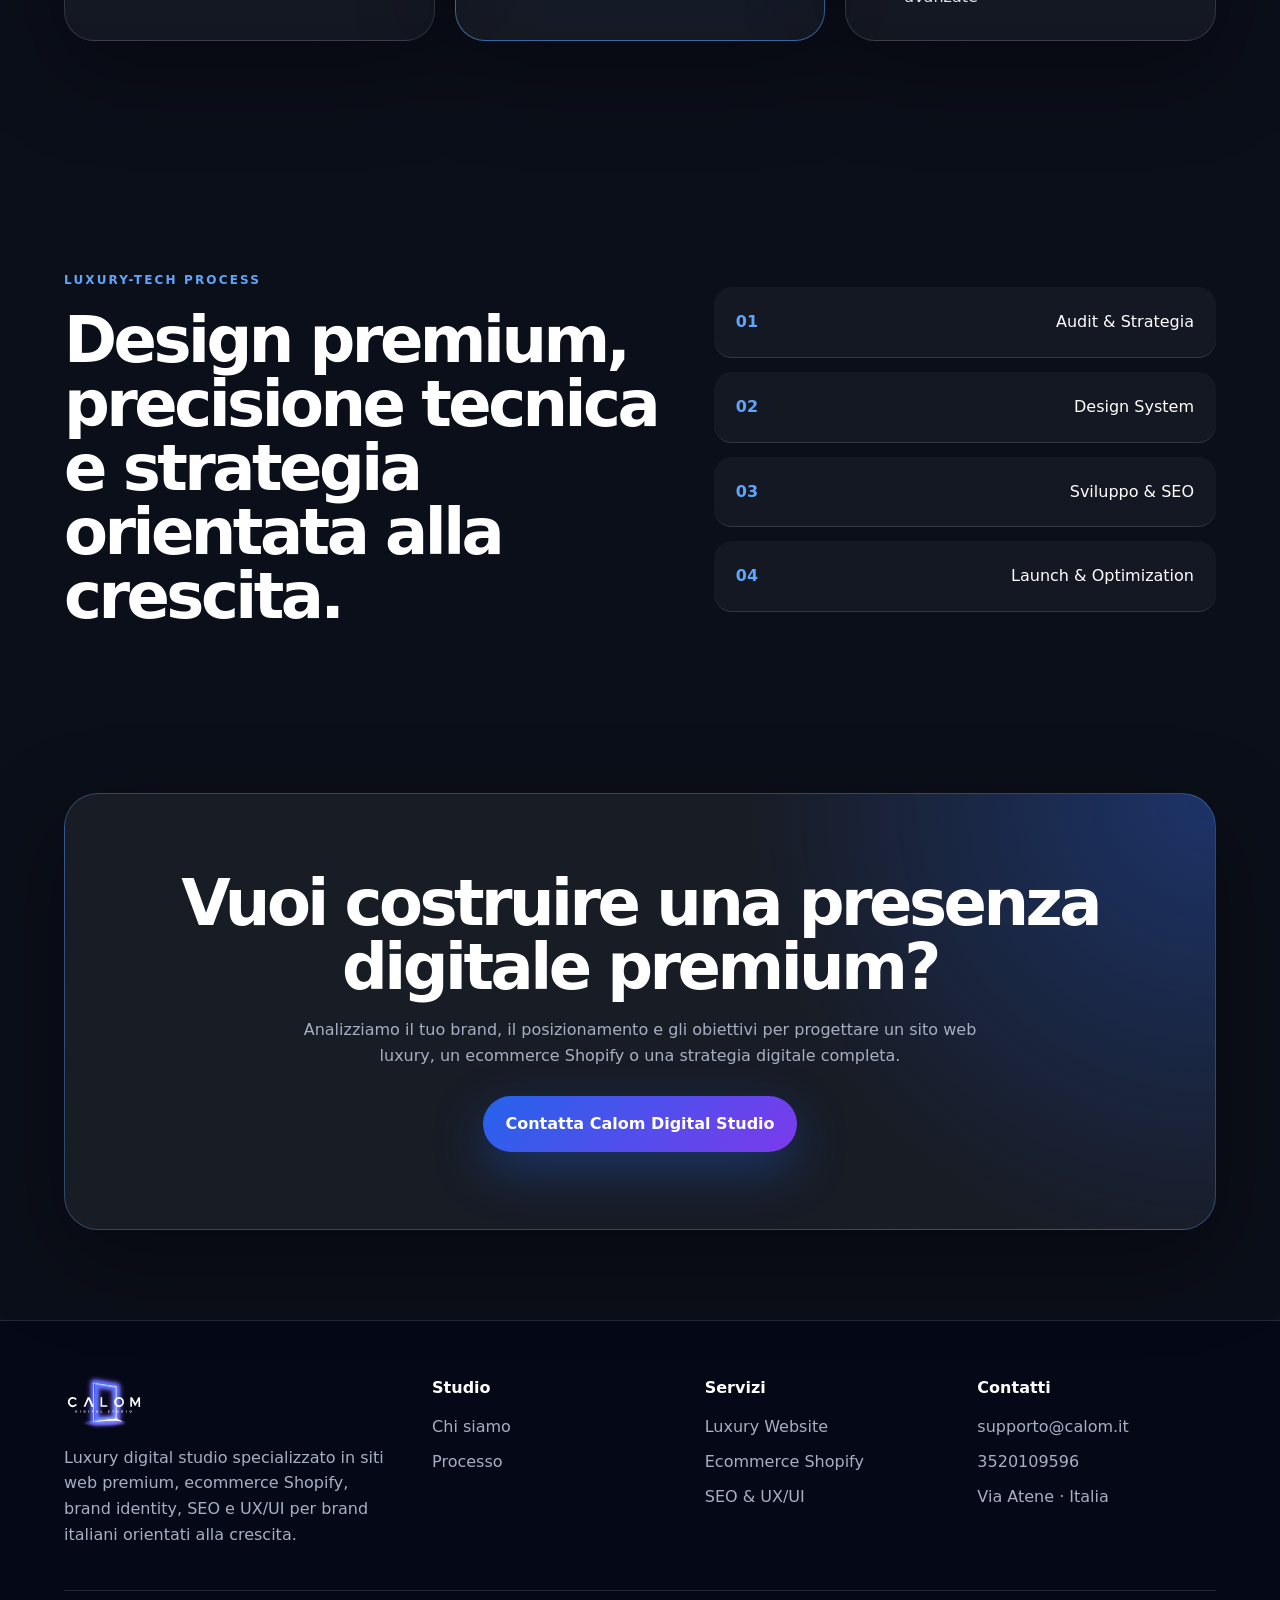
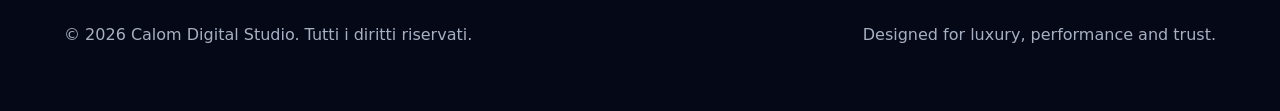
==== commit d15e264b: "Update heading format in index.html" ====
--- a/calom-digital-studio-premium-ottimizzato/index.html
+++ b/calom-digital-studio-premium-ottimizzato/index.html
@@ -83,7 +83,7 @@
 
   <p class="eyebrow">Luxury Digital Studio · Italia</p>
 
-    <h1>Websites • Ecommerce • Rebranding</h1>
+    <h1>• Websites • Ecommerce • Rebranding •</h1>
 
     <p class="hero-text">Calom Digital Studio progetta siti web premium, ecommerce Shopify, brand identity, SEO e UX/UI per aziende e professionisti che vogliono distinguersi online con eleganza, autorevolezza e performance.</p>
 
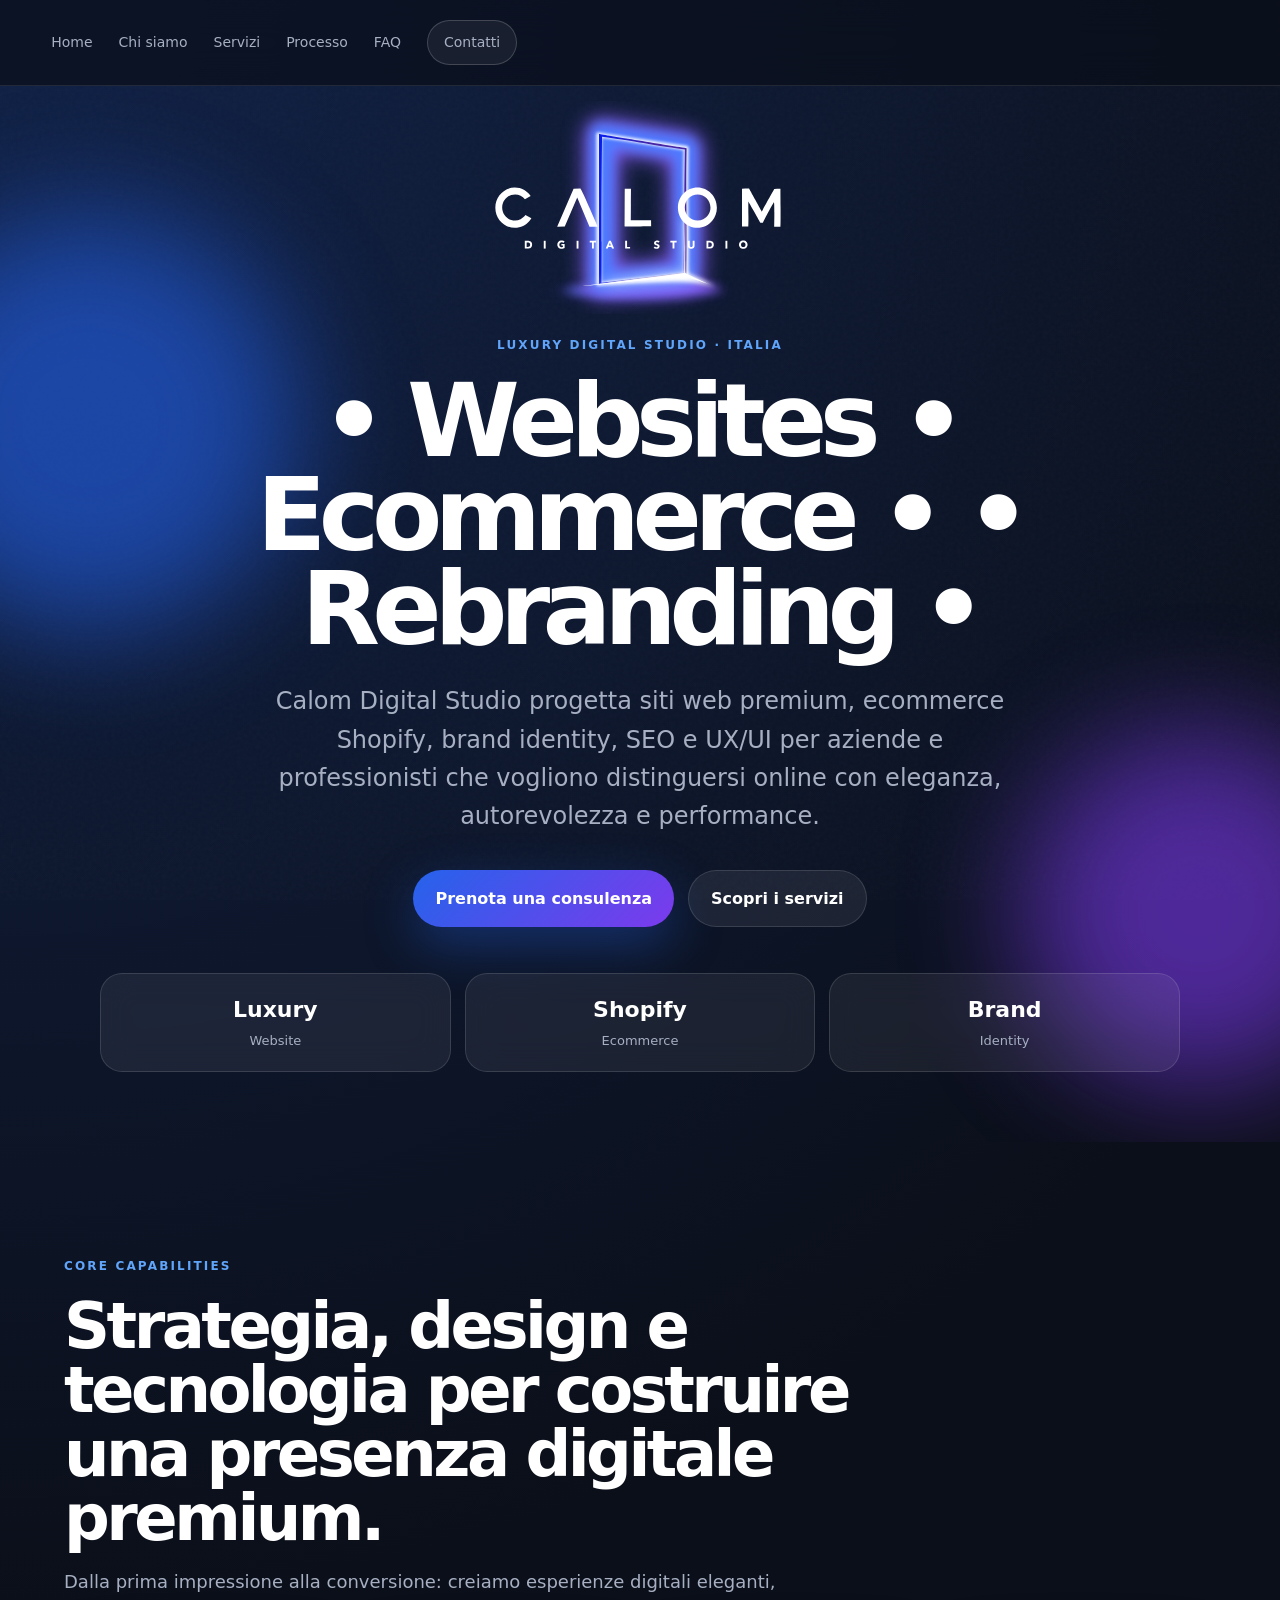
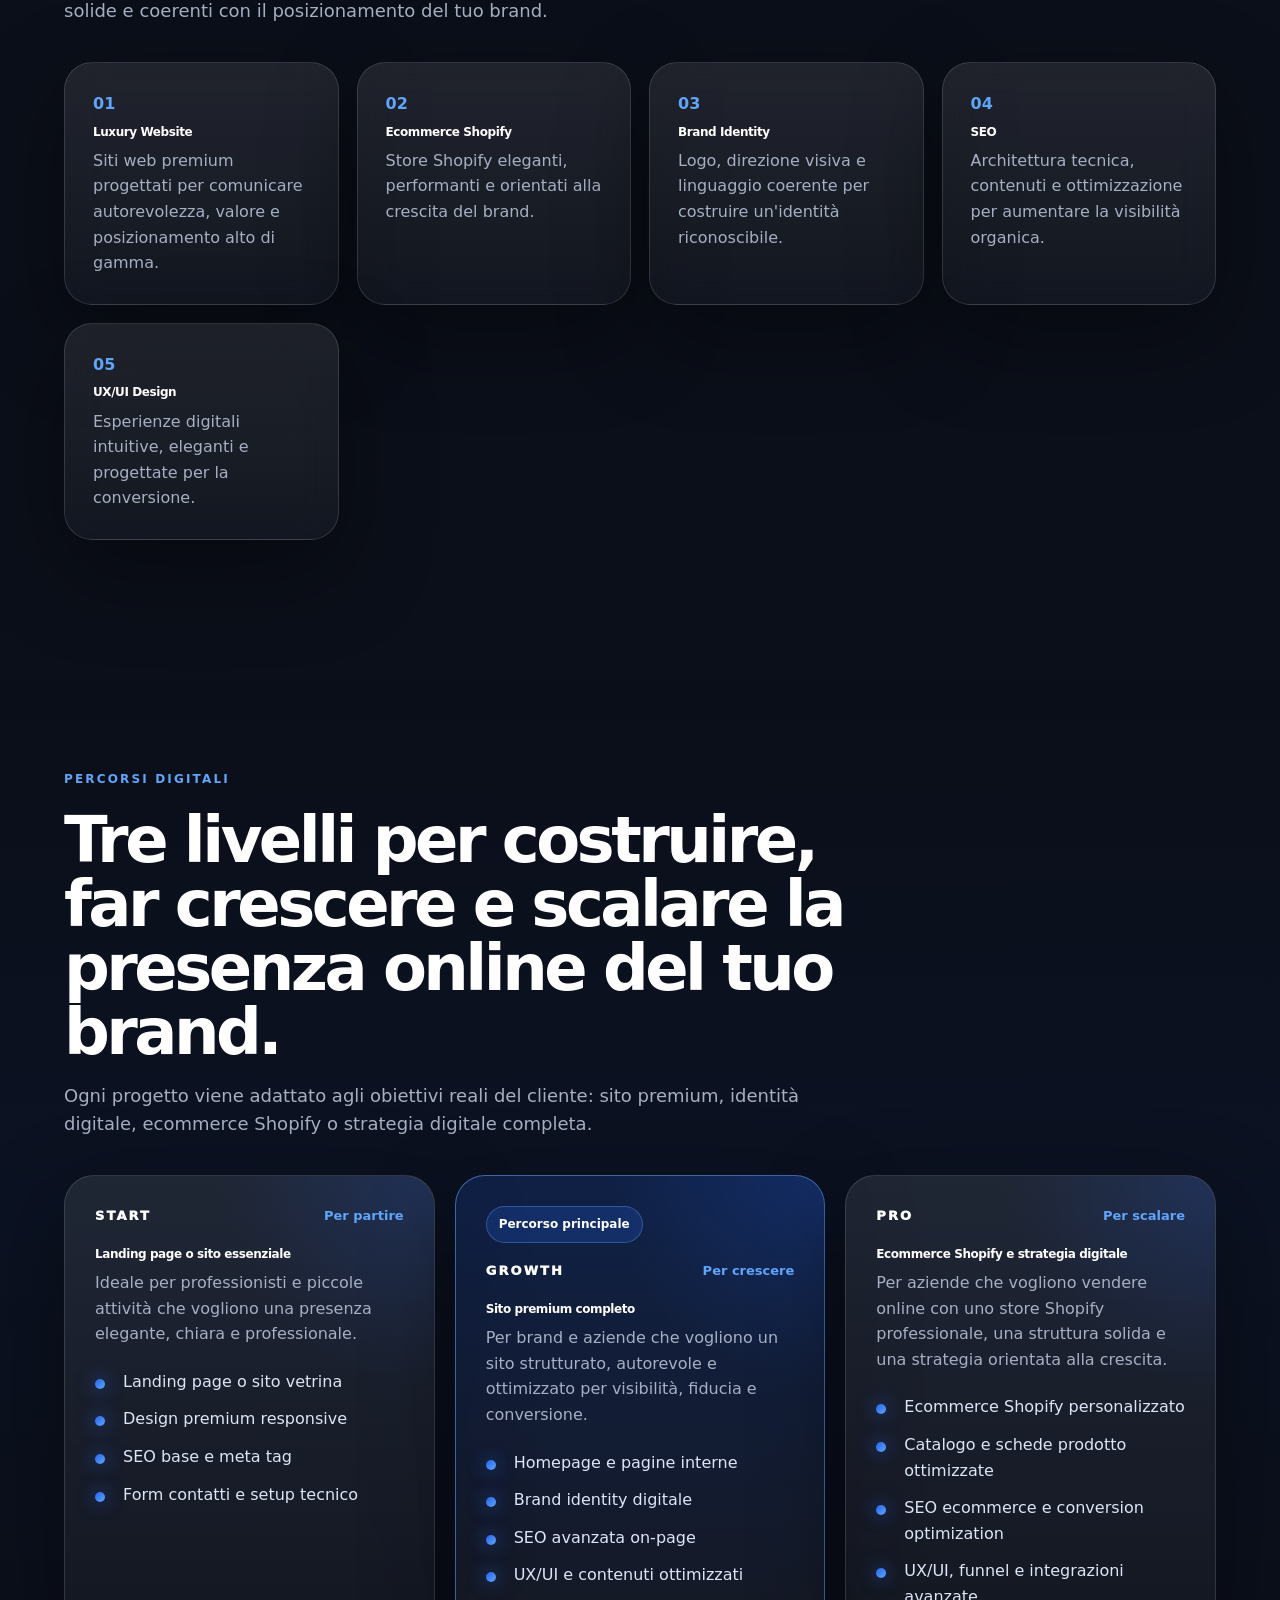
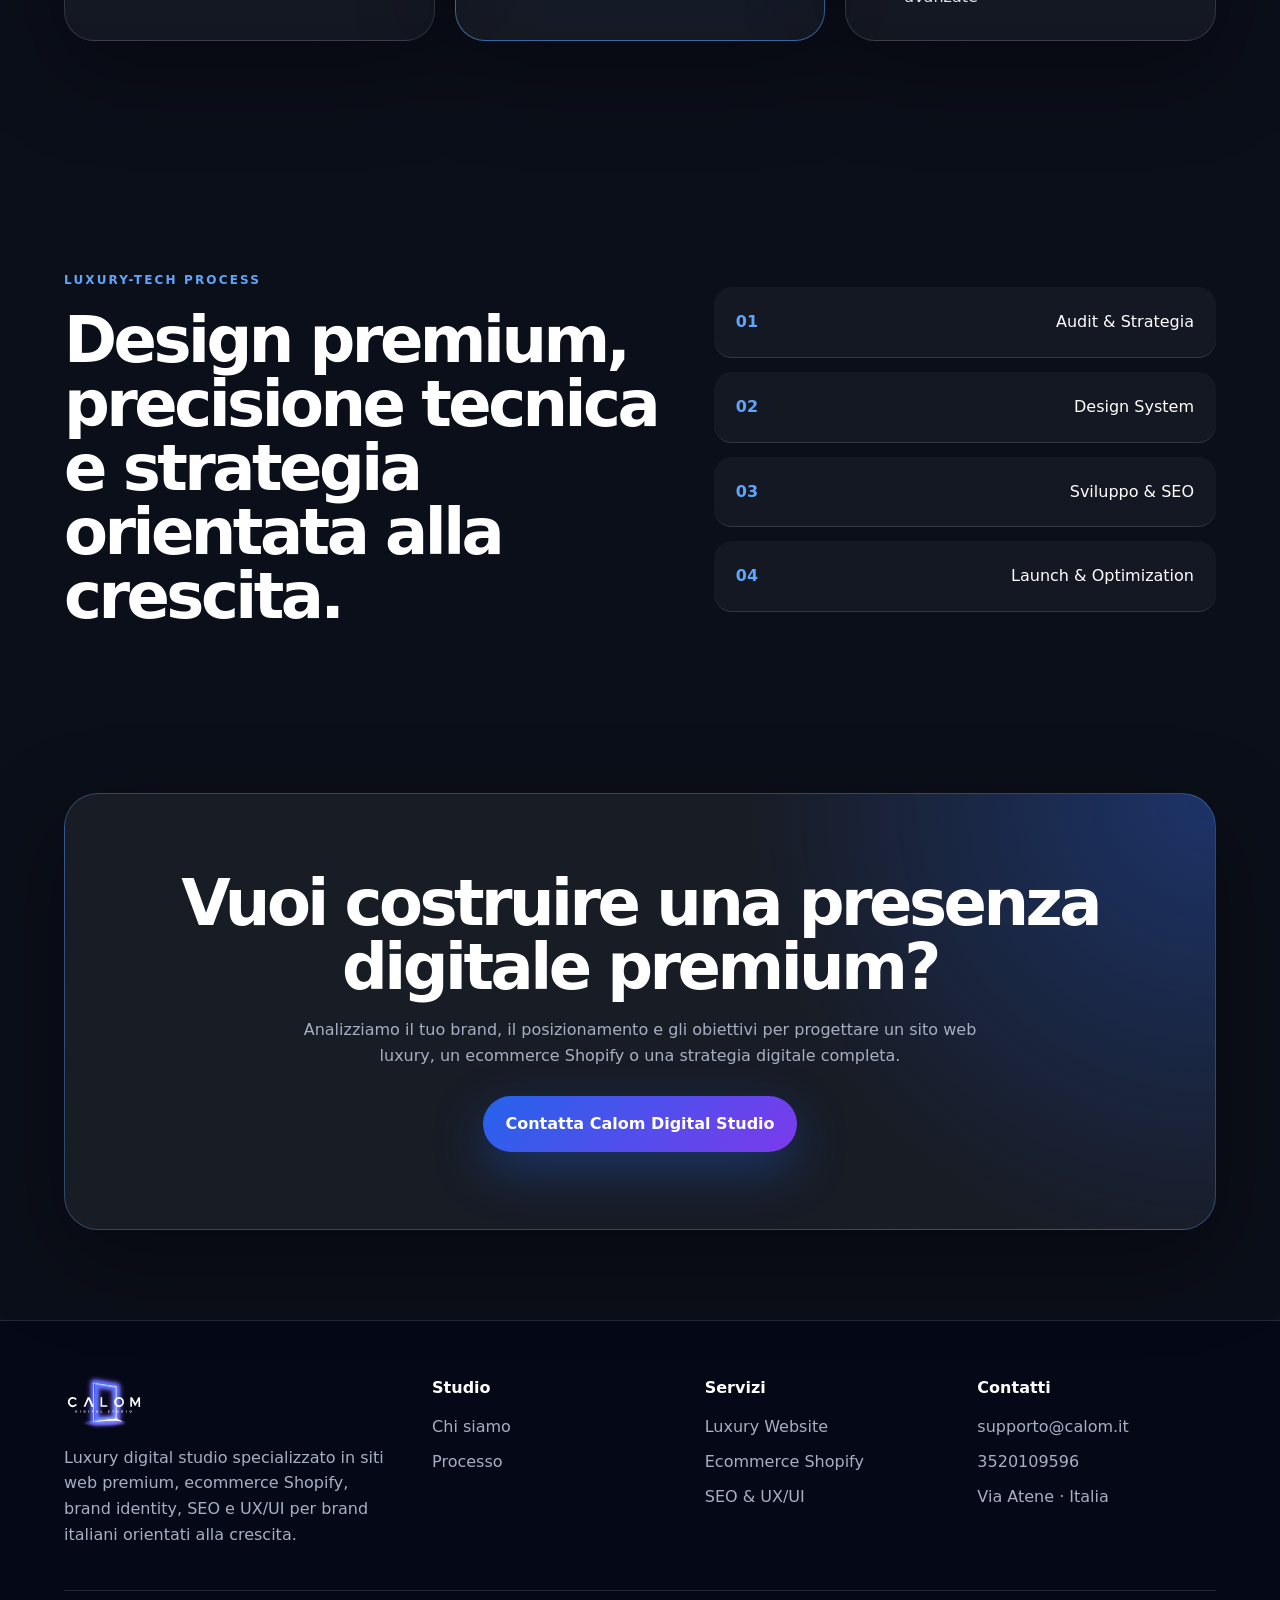
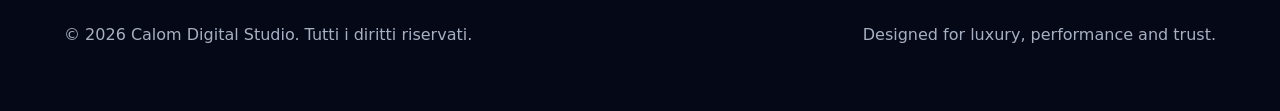
==== commit ea7e525d: "Fix typo in header of index.html" ====
--- a/calom-digital-studio-premium-ottimizzato/index.html
+++ b/calom-digital-studio-premium-ottimizzato/index.html
@@ -83,7 +83,7 @@
 
   <p class="eyebrow">Luxury Digital Studio · Italia</p>
 
-    <h1>• Websites • Ecommerce • Rebranding •</h1>
+    <h1>• Websites • Ecommerce • • Rebranding •</h1>
 
     <p class="hero-text">Calom Digital Studio progetta siti web premium, ecommerce Shopify, brand identity, SEO e UX/UI per aziende e professionisti che vogliono distinguersi online con eleganza, autorevolezza e performance.</p>
 
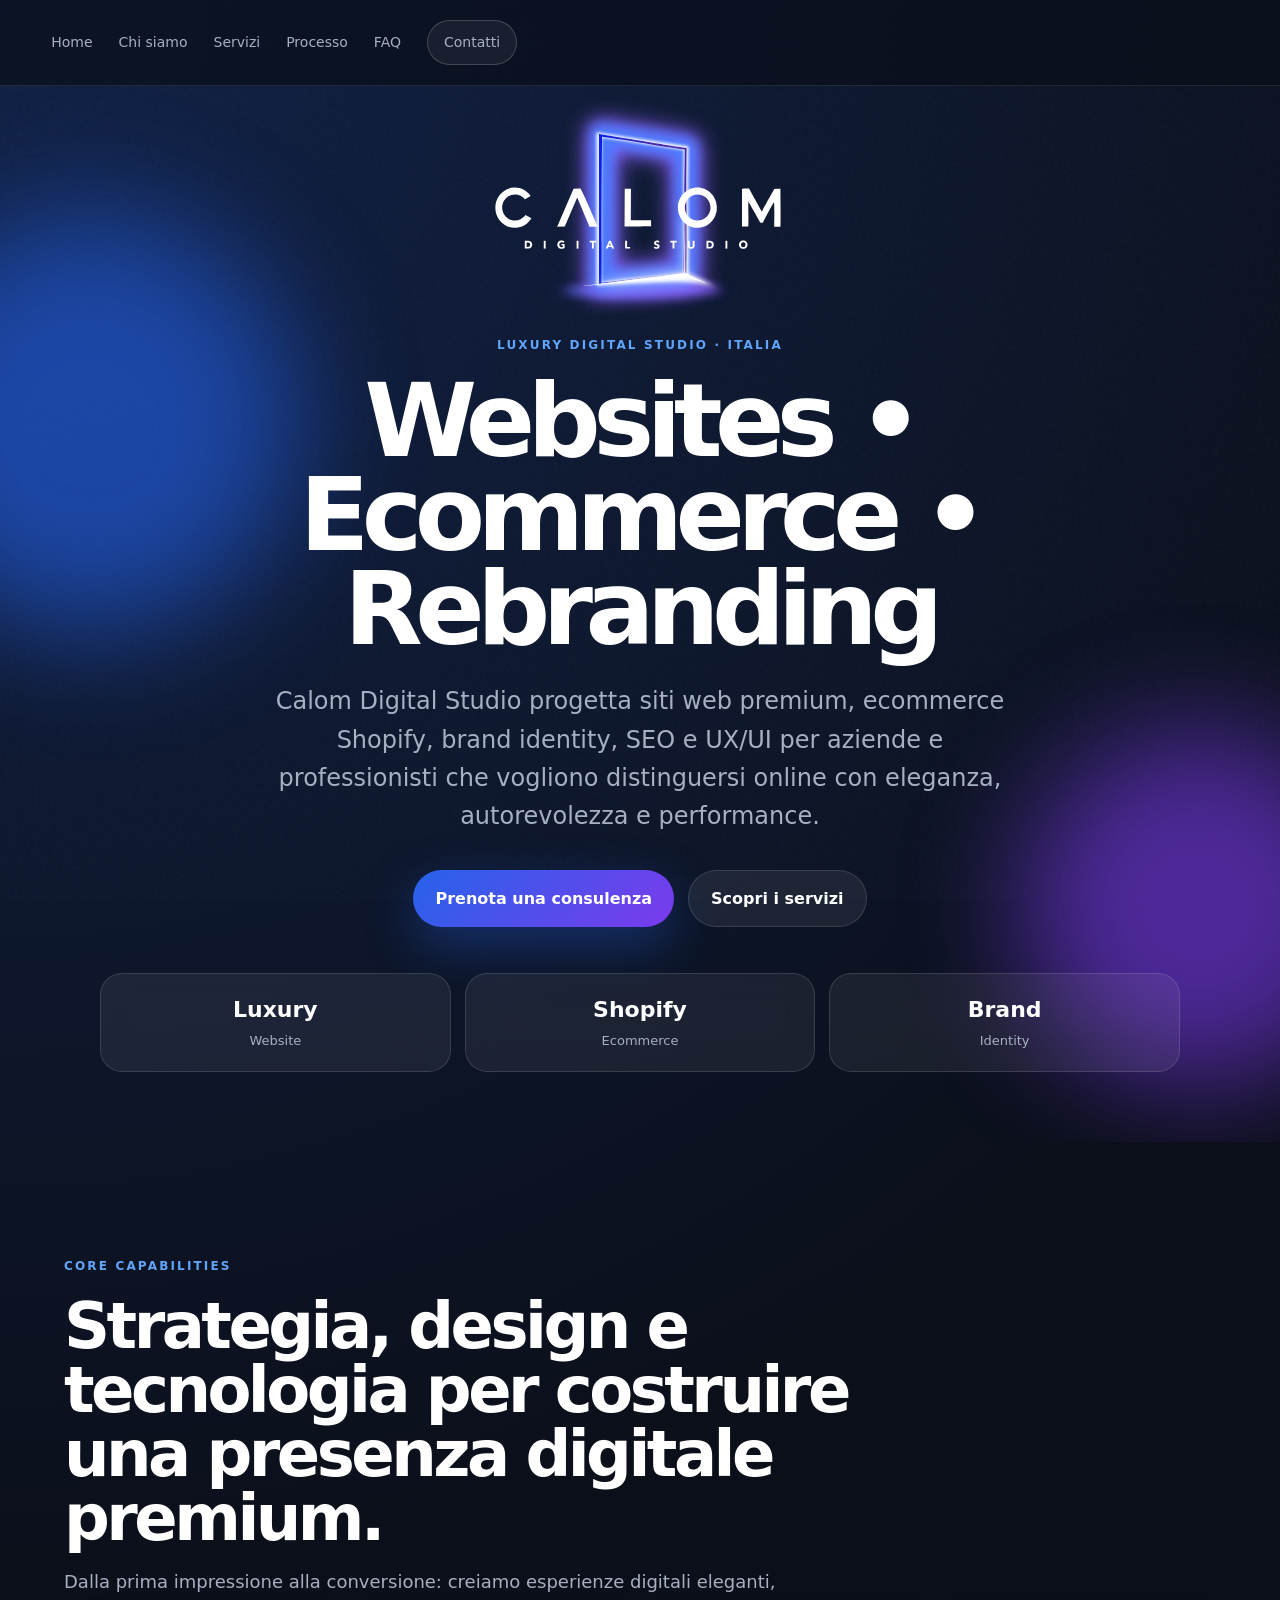
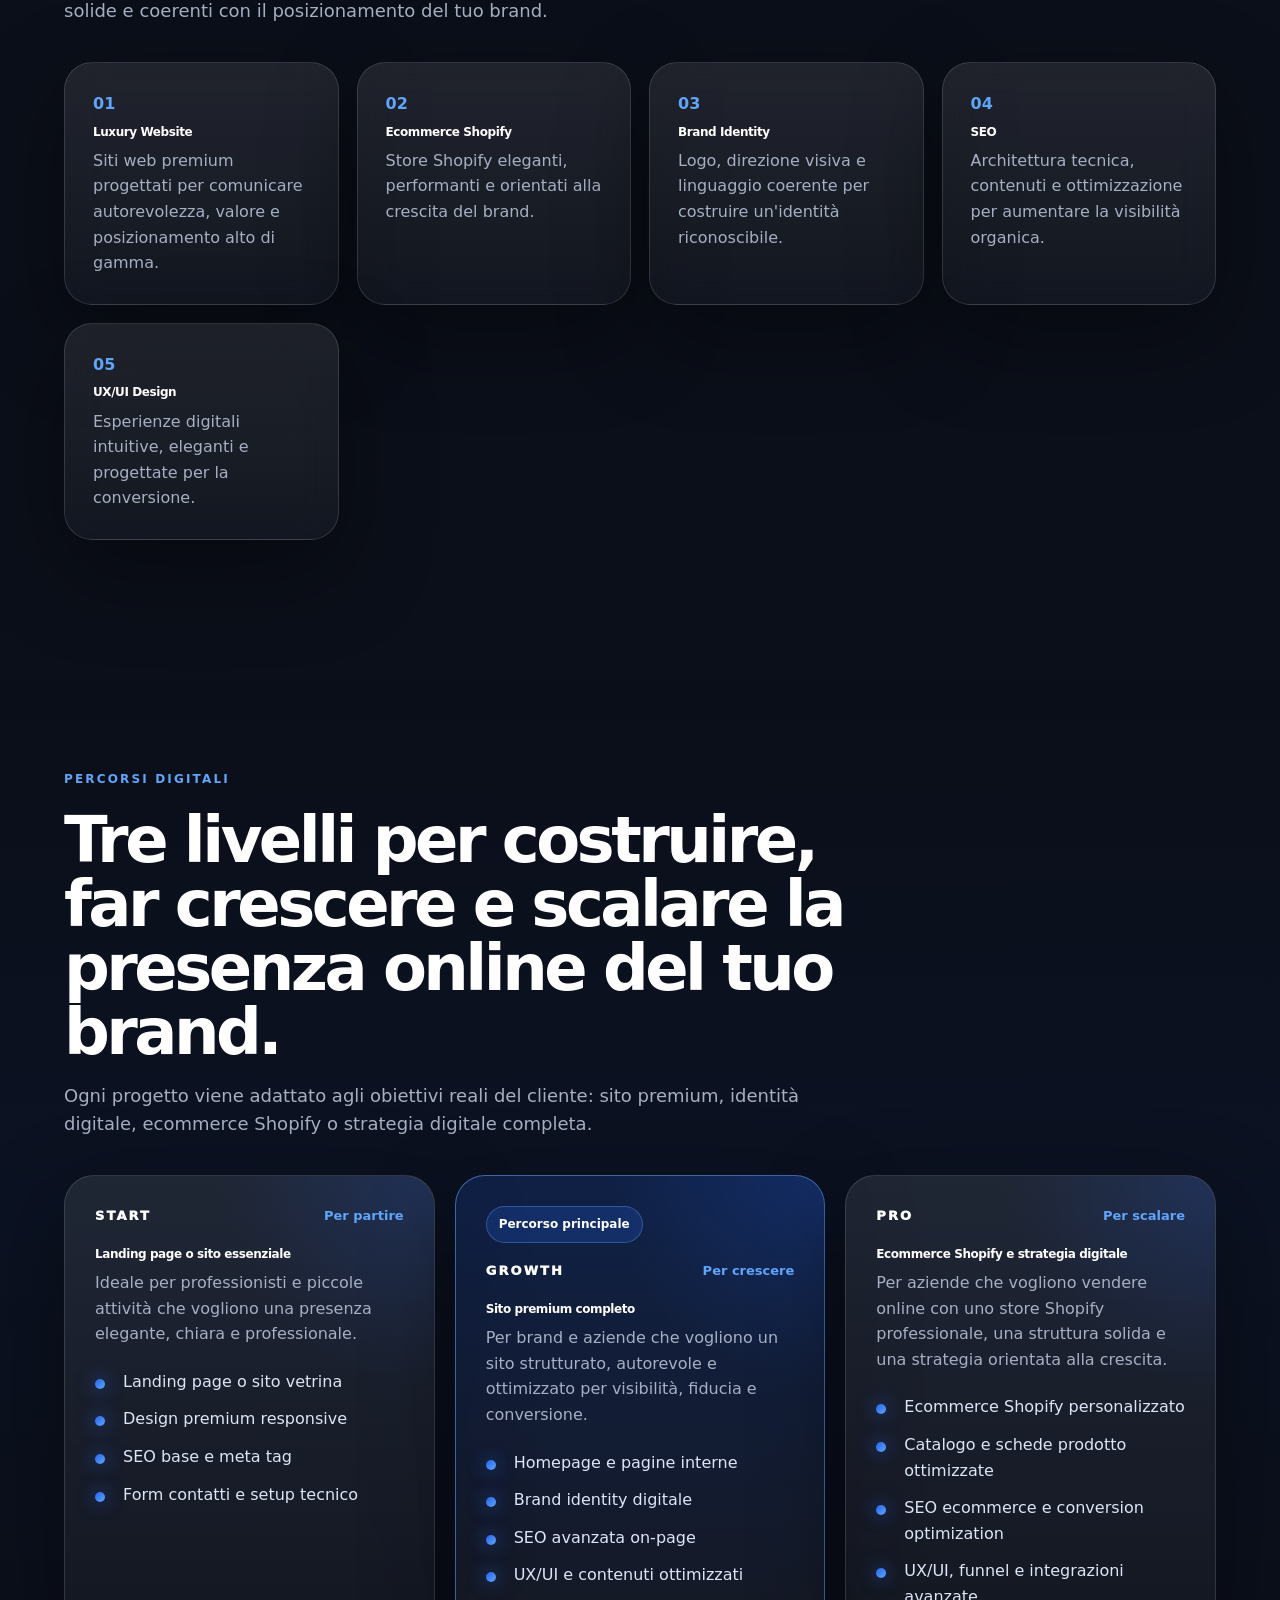
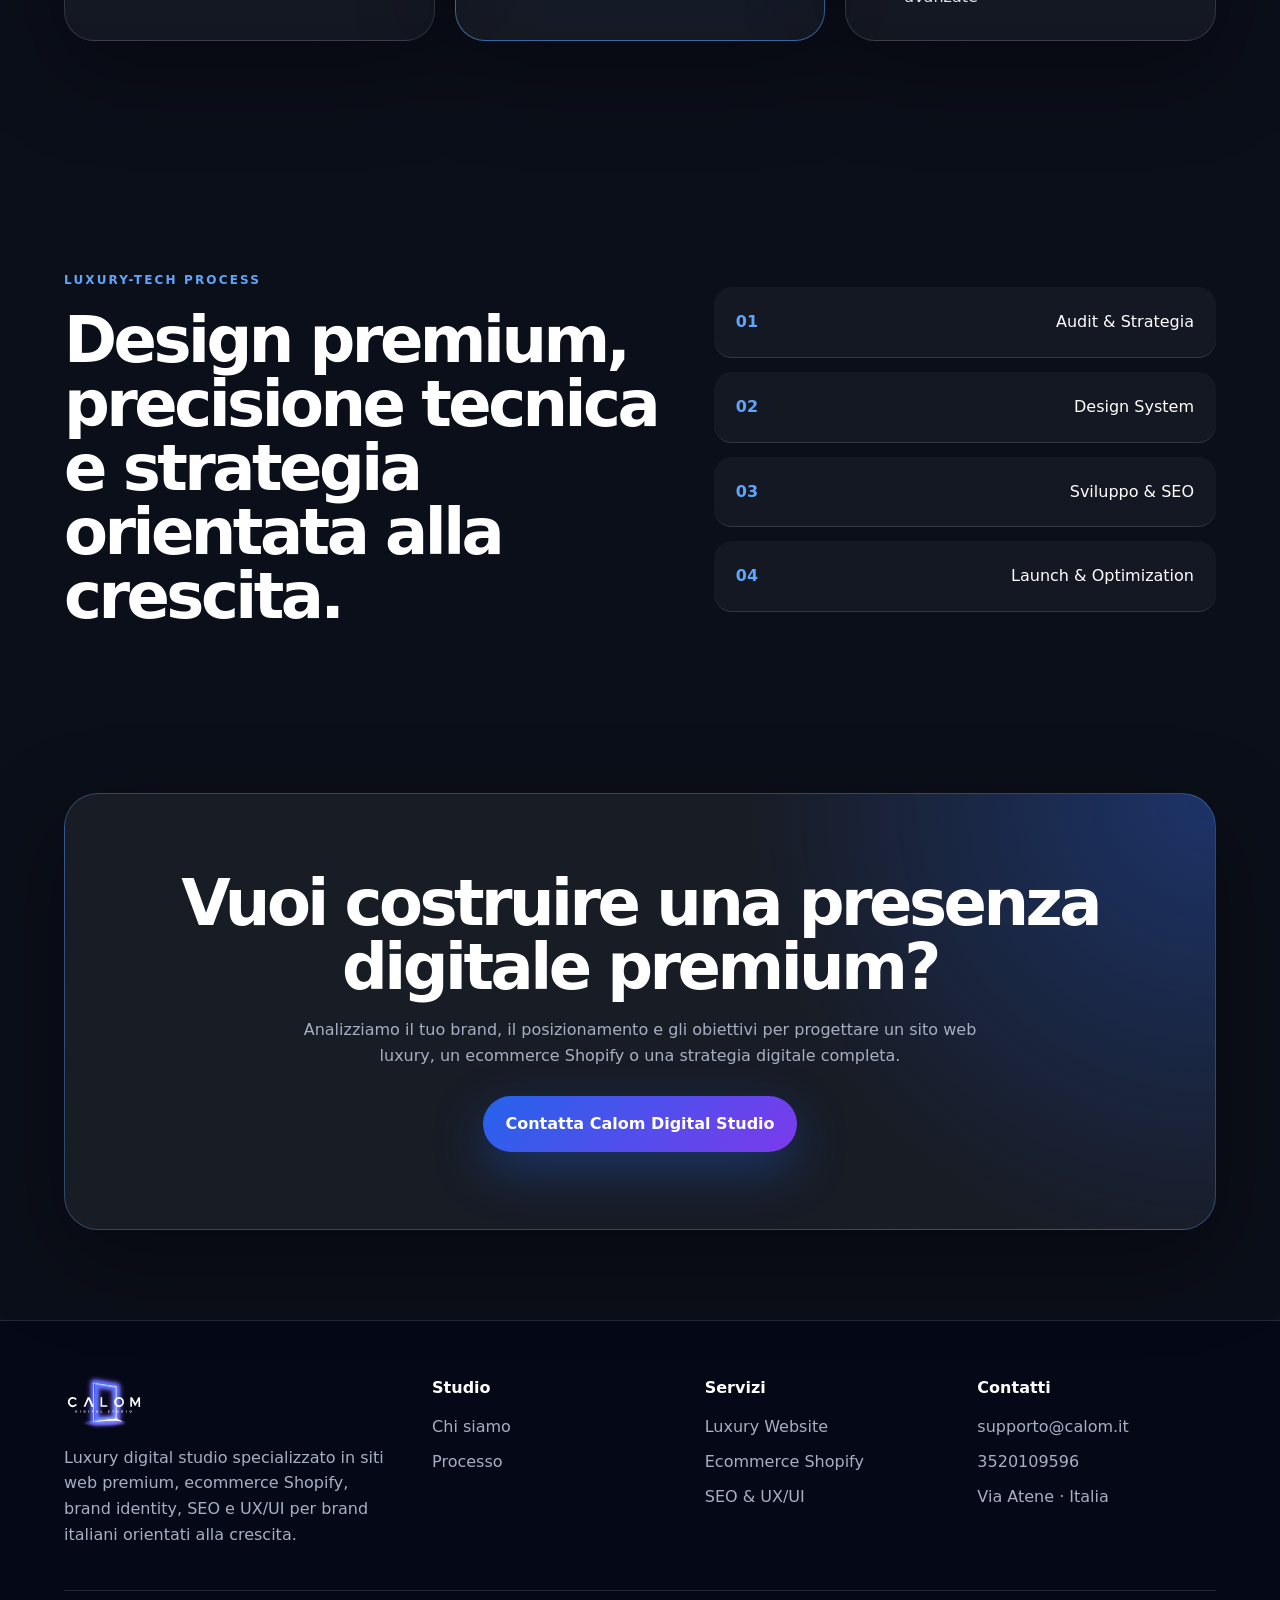
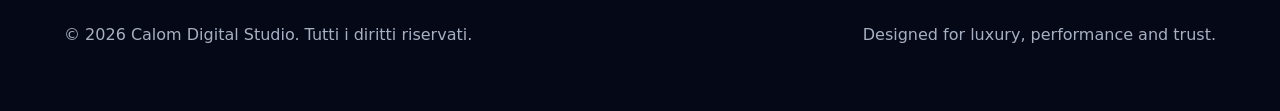
==== commit c3403662: "Fix heading formatting in index.html" ====
--- a/calom-digital-studio-premium-ottimizzato/index.html
+++ b/calom-digital-studio-premium-ottimizzato/index.html
@@ -83,7 +83,7 @@
 
   <p class="eyebrow">Luxury Digital Studio · Italia</p>
 
-    <h1>• Websites • Ecommerce • • Rebranding •</h1>
+    <h1>Websites • Ecommerce • Rebranding</h1>
 
     <p class="hero-text">Calom Digital Studio progetta siti web premium, ecommerce Shopify, brand identity, SEO e UX/UI per aziende e professionisti che vogliono distinguersi online con eleganza, autorevolezza e performance.</p>
 
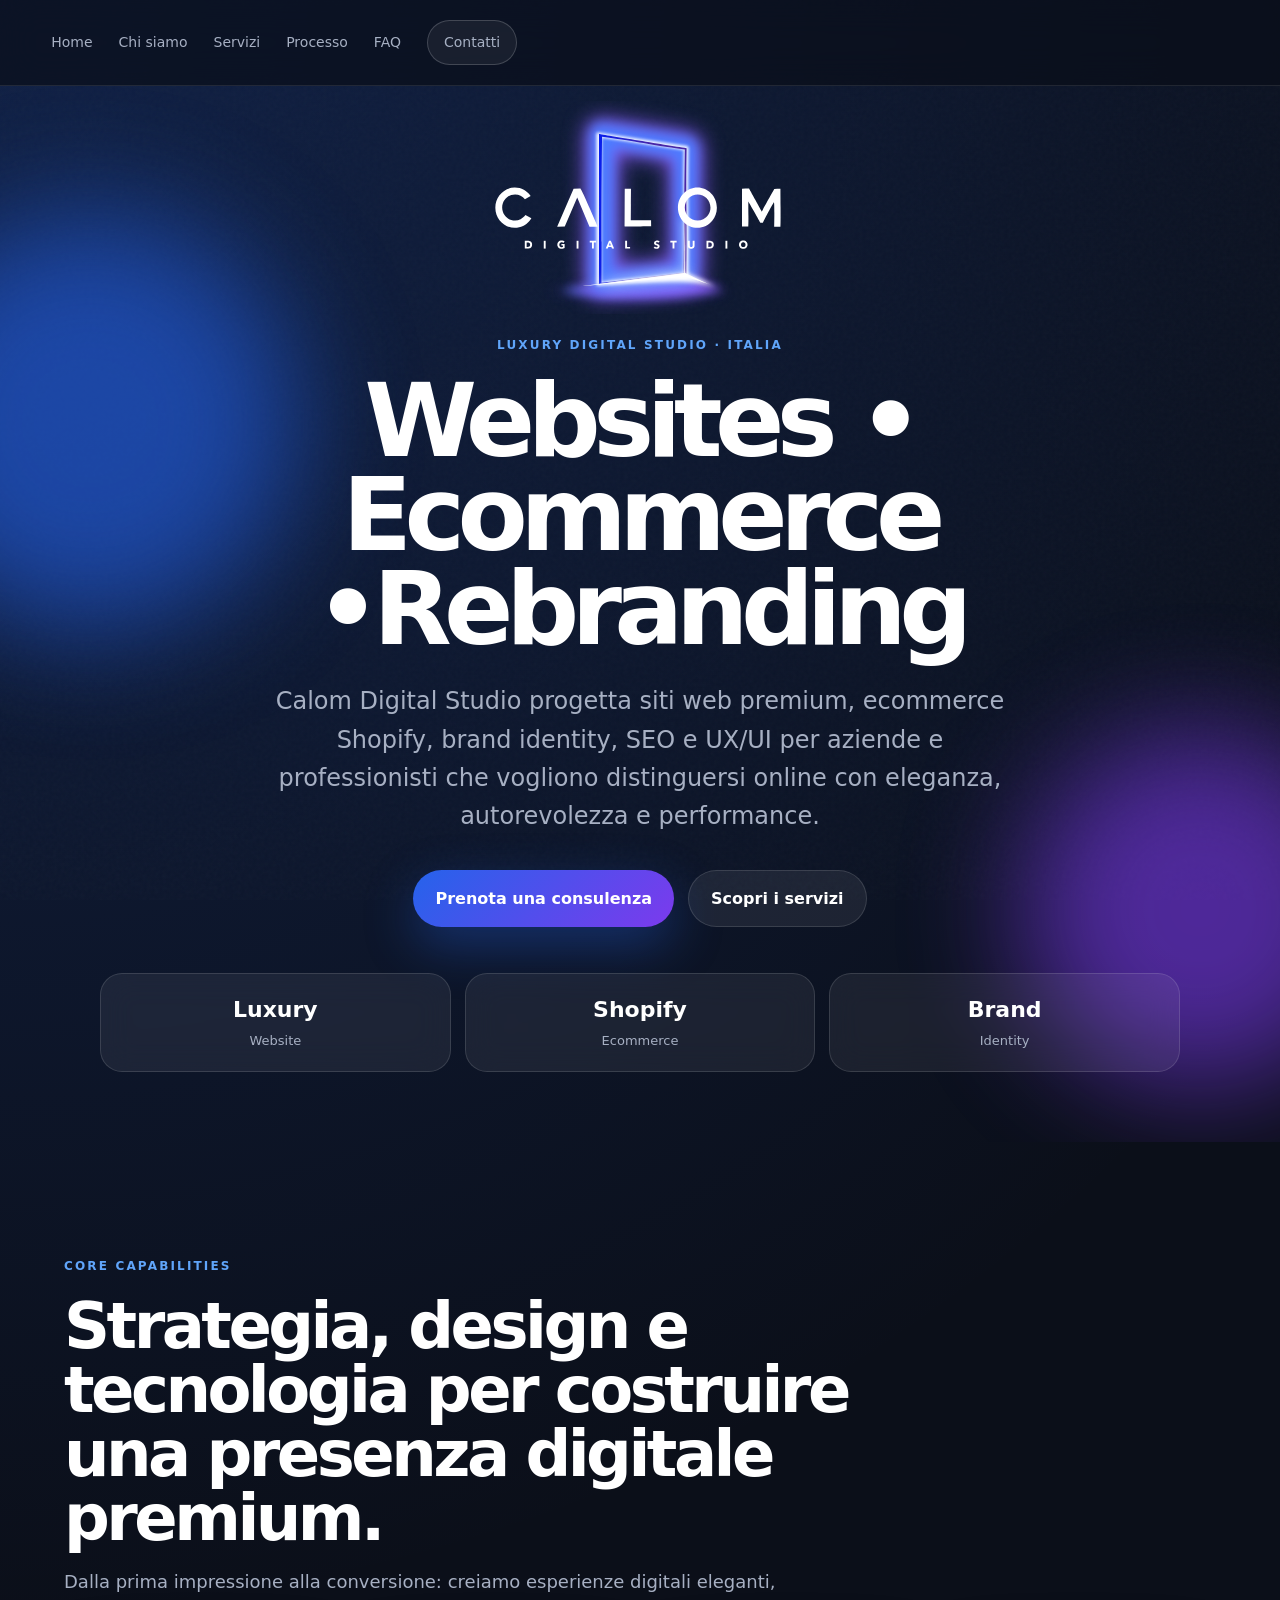
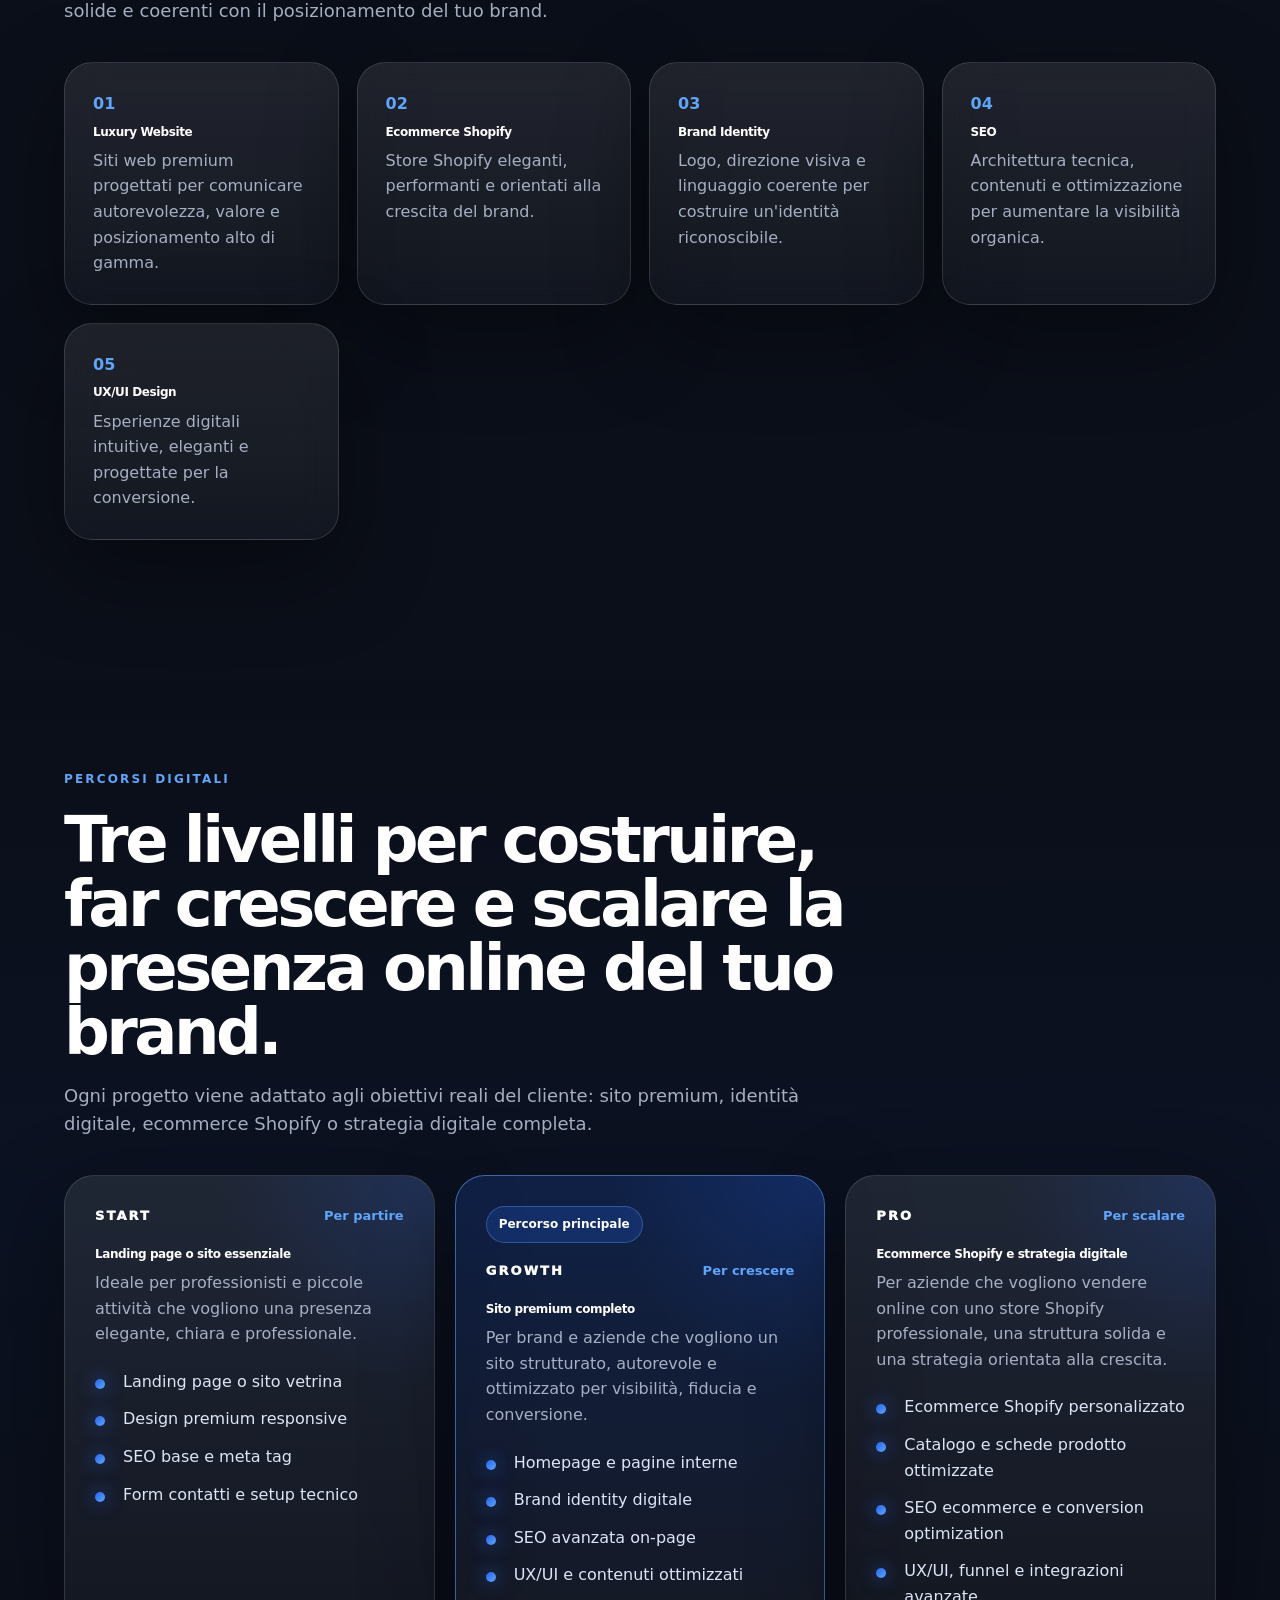
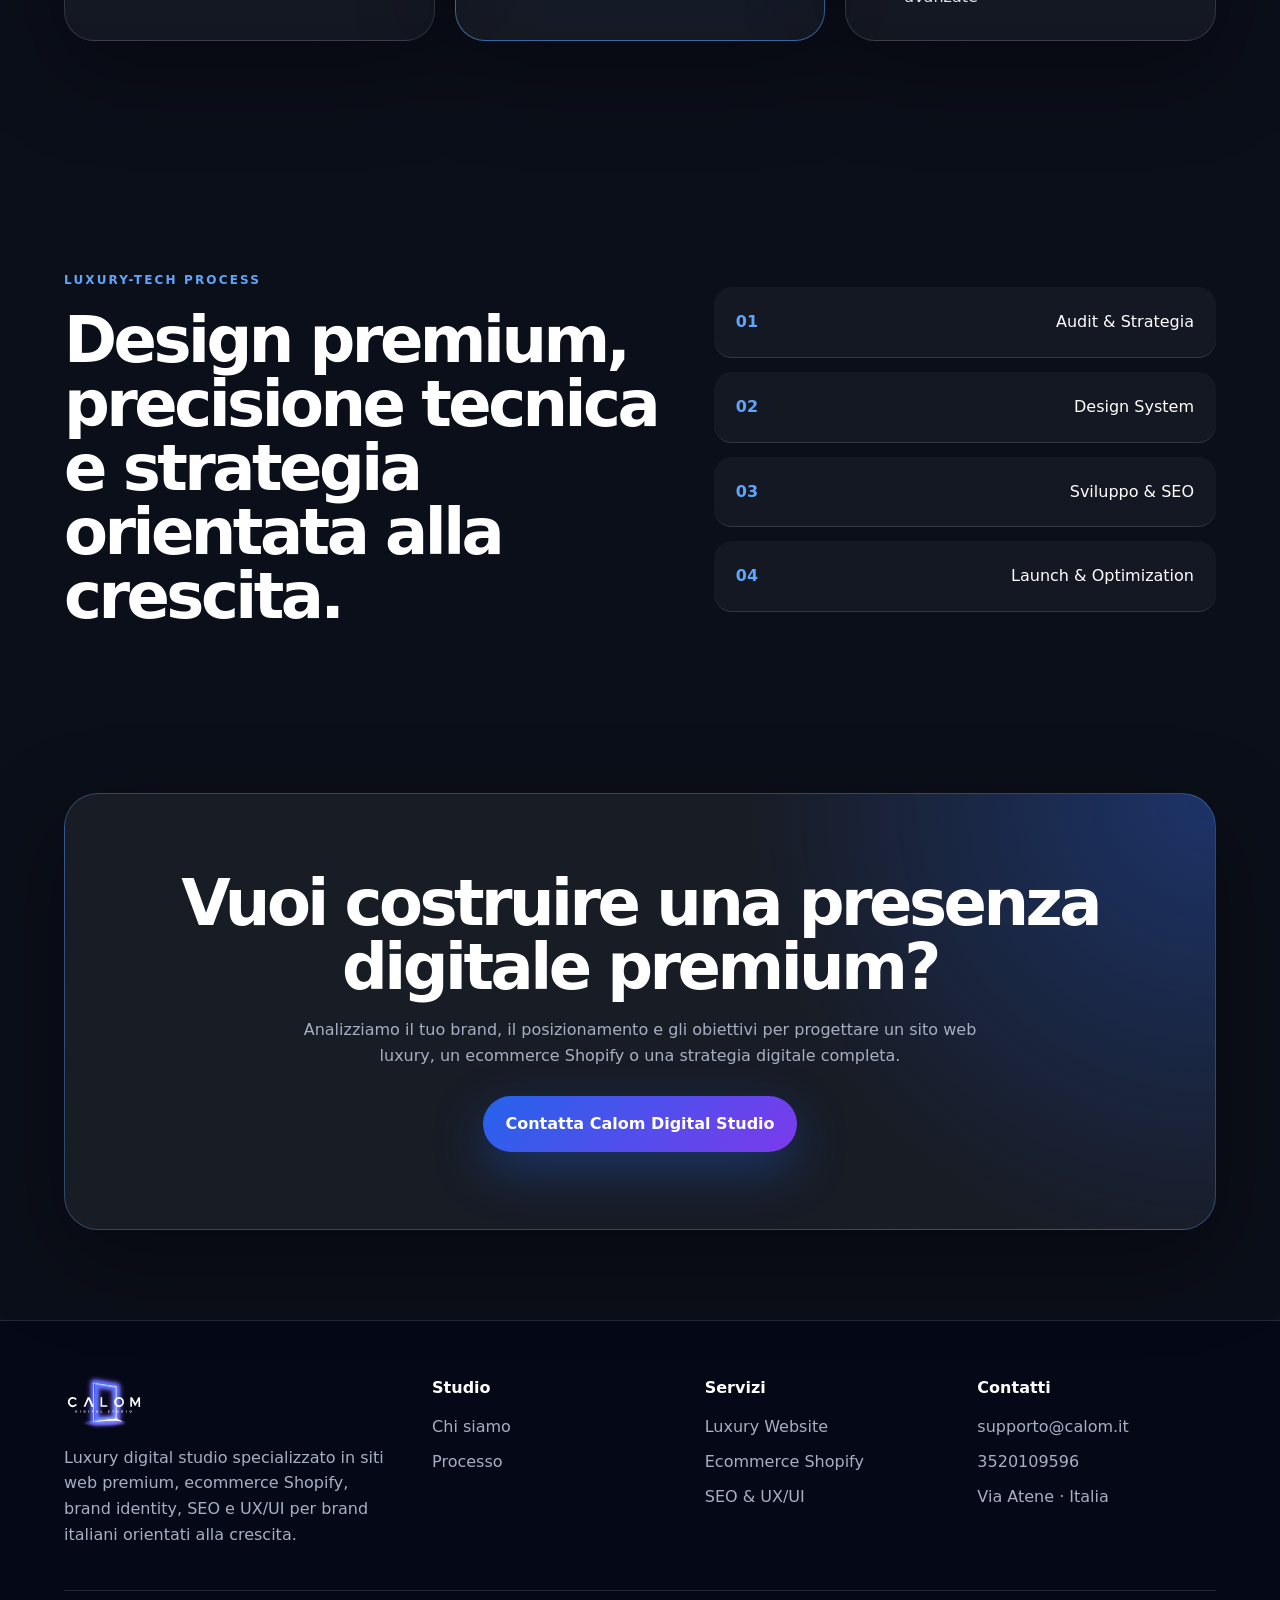
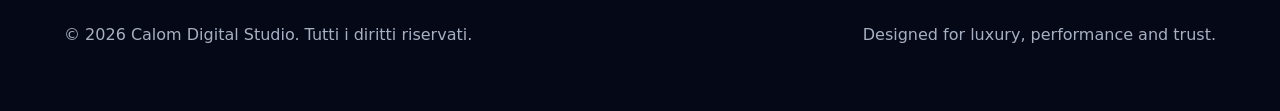
==== commit 71b664e8: "Fix spacing in heading for index.html" ====
--- a/calom-digital-studio-premium-ottimizzato/index.html
+++ b/calom-digital-studio-premium-ottimizzato/index.html
@@ -83,7 +83,7 @@
 
   <p class="eyebrow">Luxury Digital Studio · Italia</p>
 
-    <h1>Websites • Ecommerce • Rebranding</h1>
+    <h1>Websites • Ecommerce •Rebranding</h1>
 
     <p class="hero-text">Calom Digital Studio progetta siti web premium, ecommerce Shopify, brand identity, SEO e UX/UI per aziende e professionisti che vogliono distinguersi online con eleganza, autorevolezza e performance.</p>
 
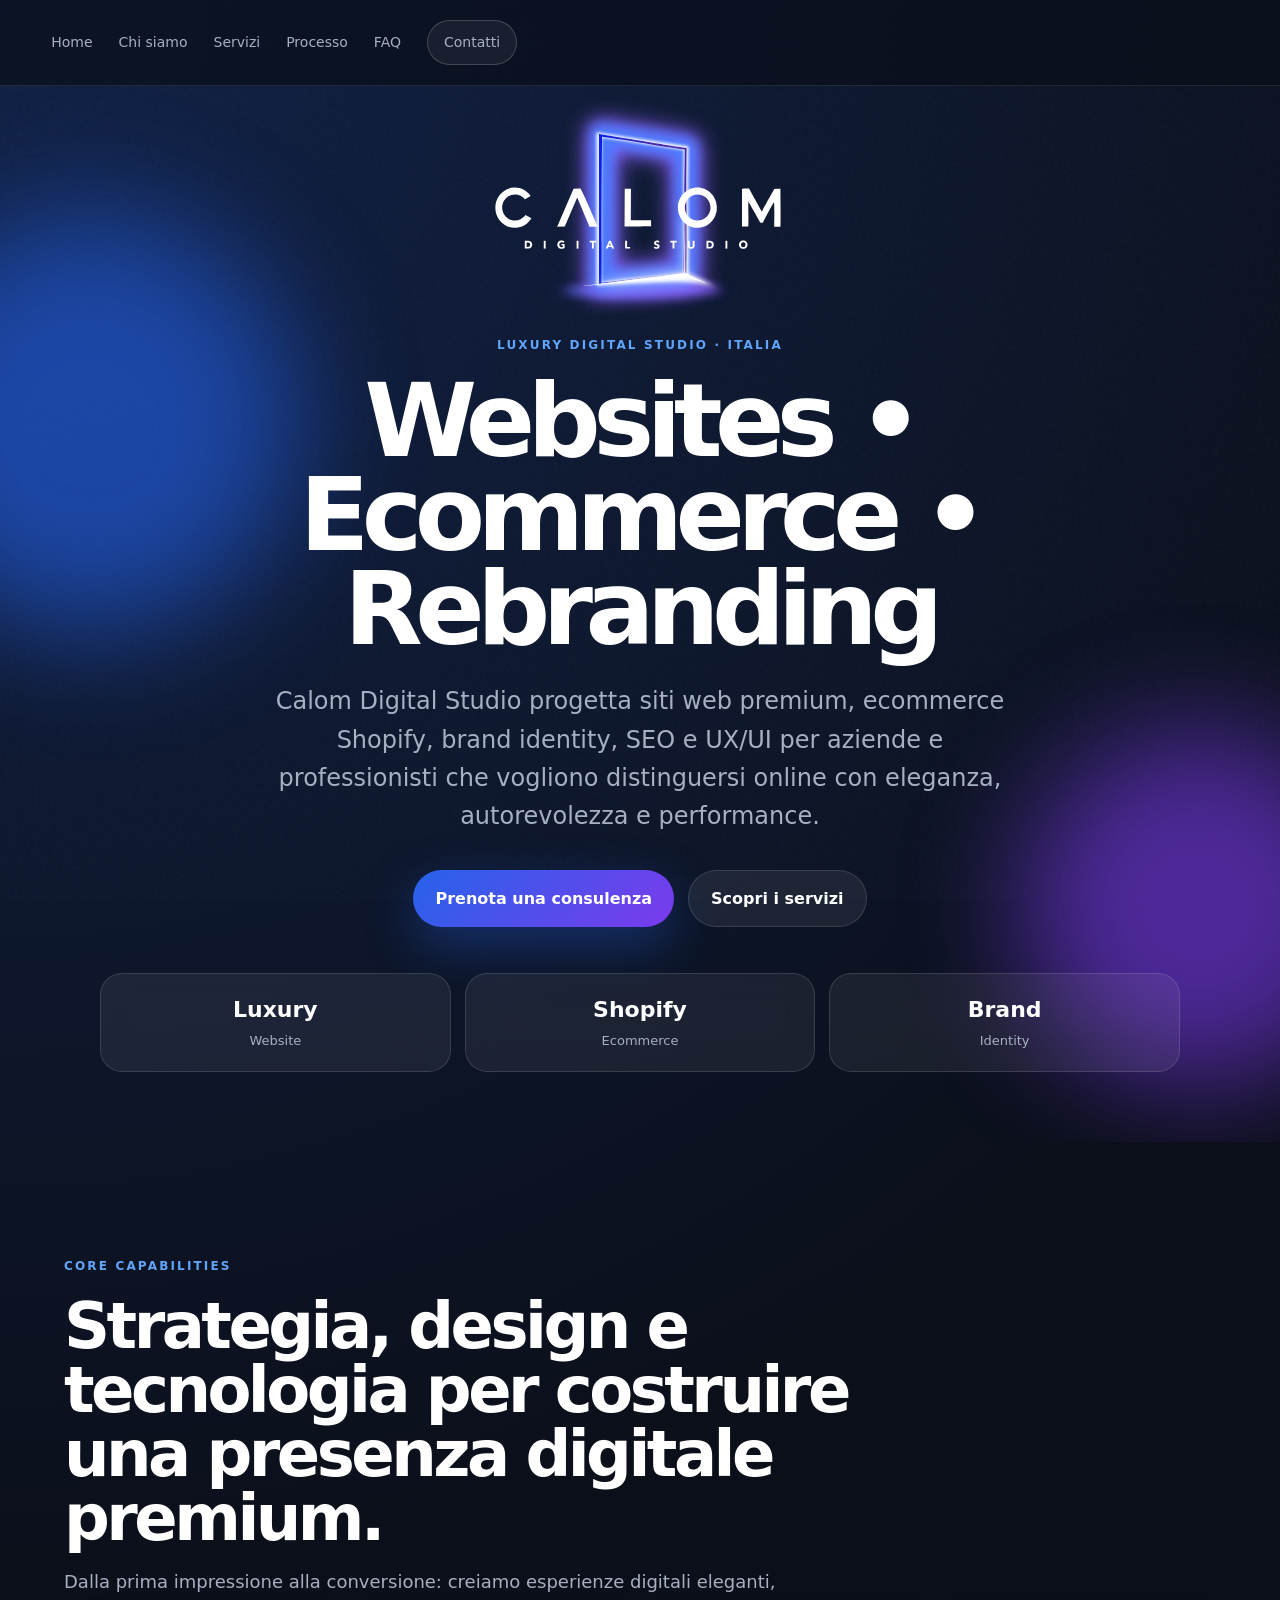
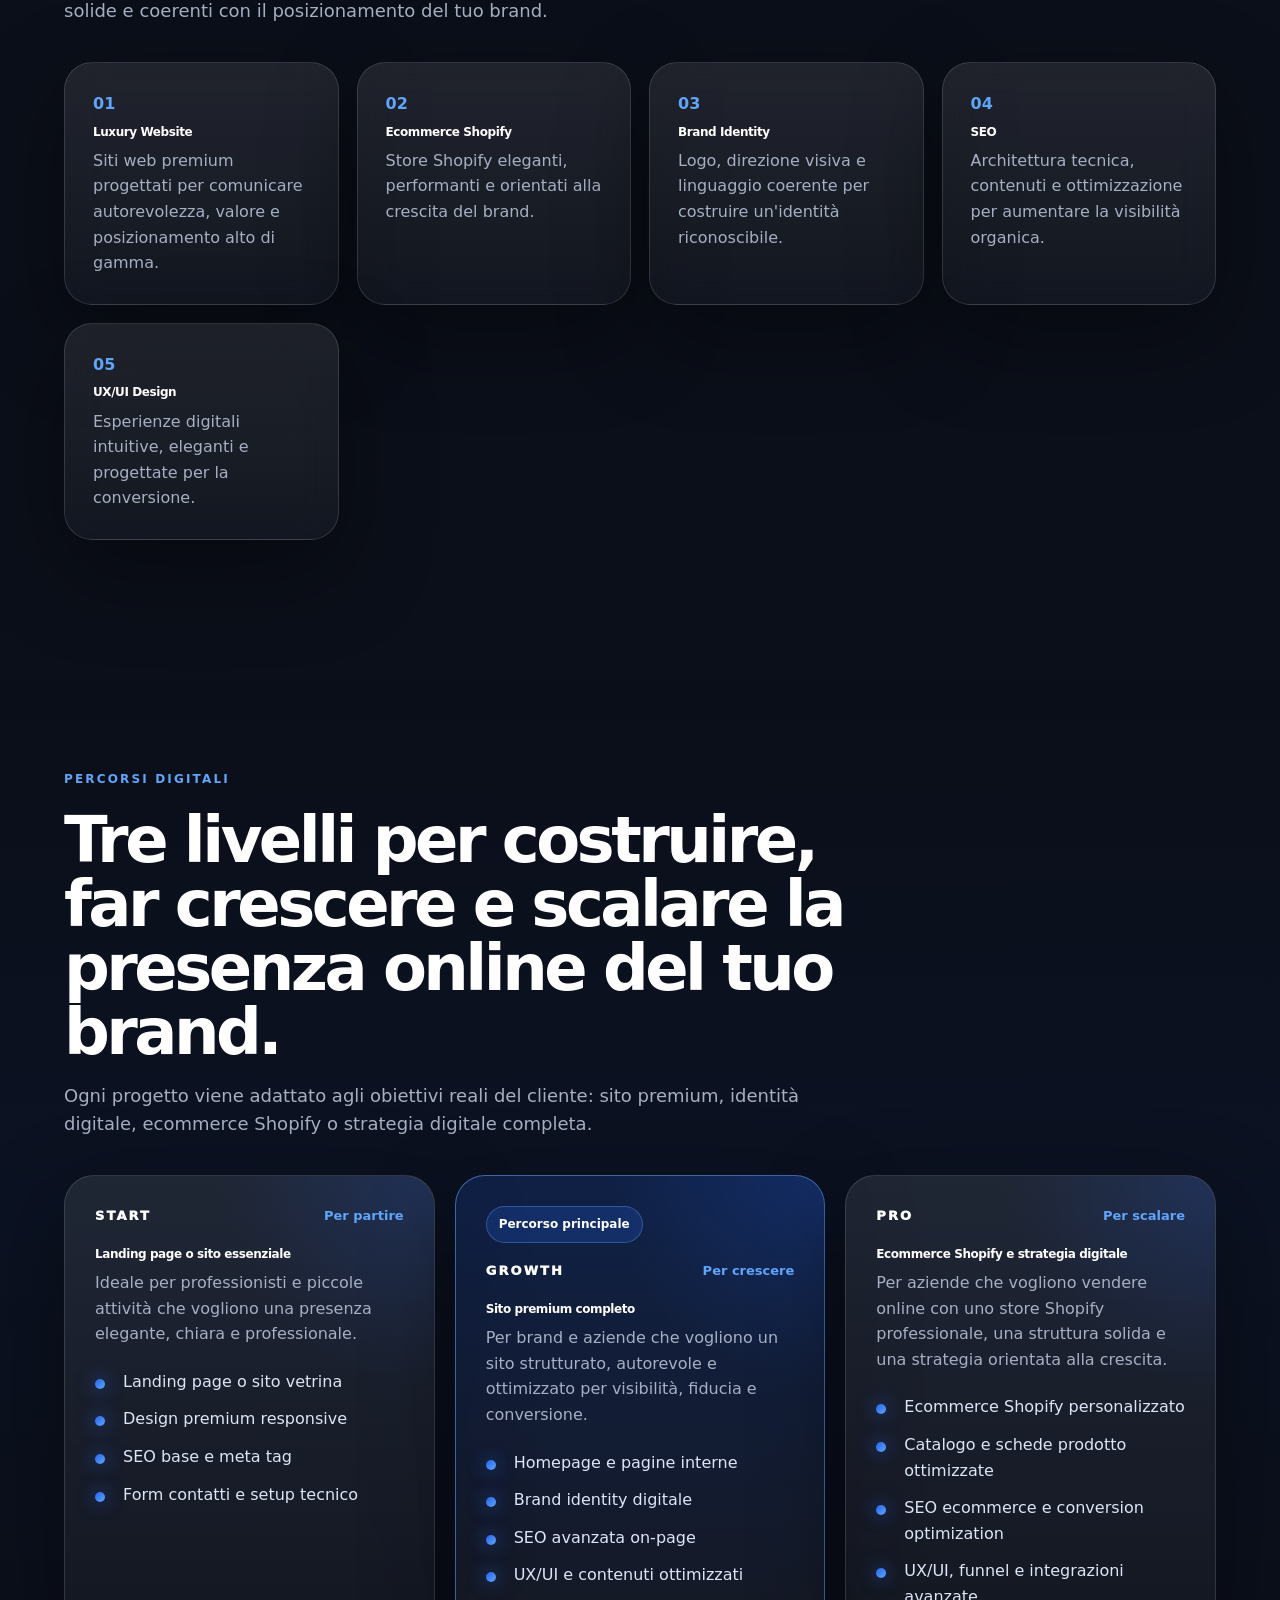
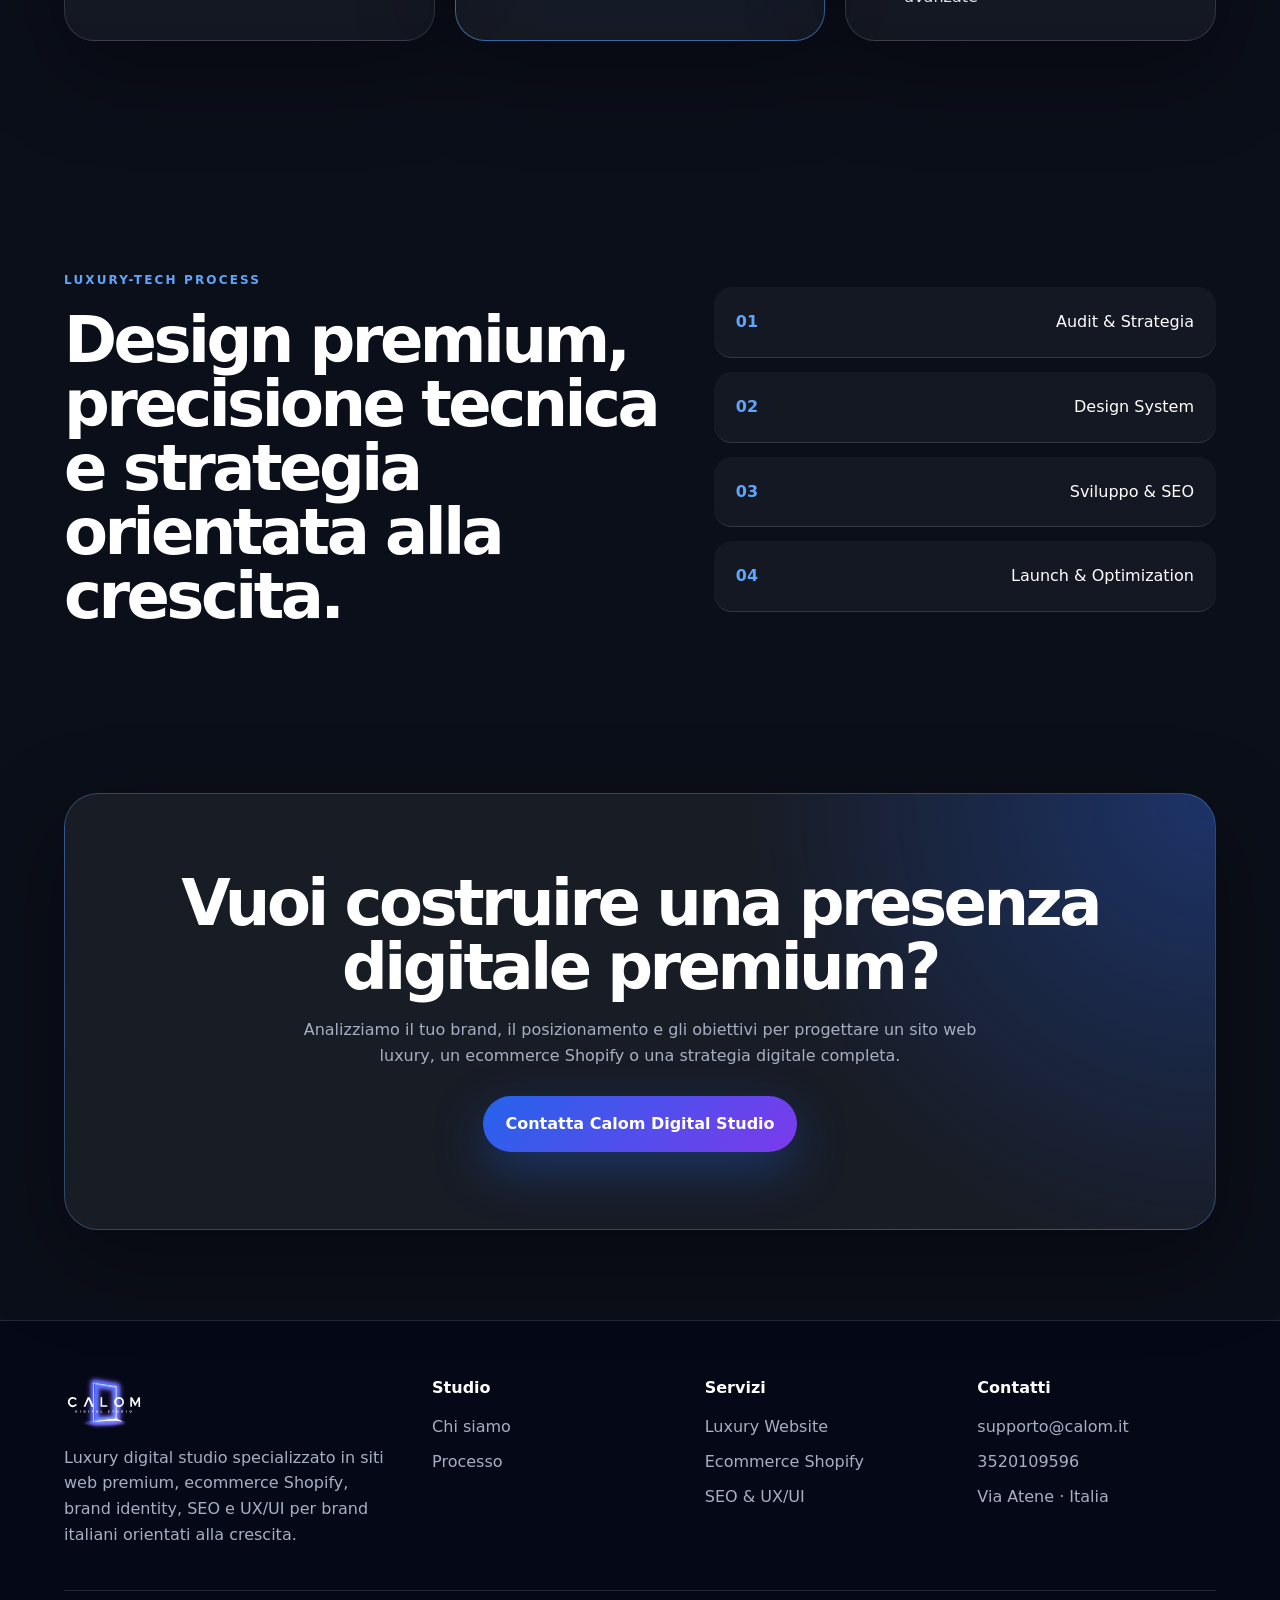
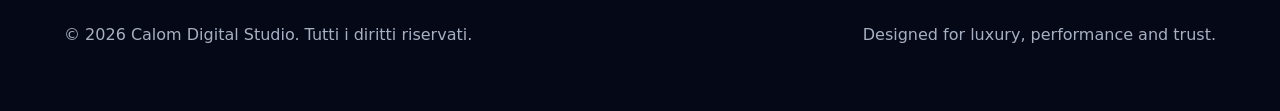
==== commit 02789877: "Fix spacing in header for better readability" ====
--- a/calom-digital-studio-premium-ottimizzato/index.html
+++ b/calom-digital-studio-premium-ottimizzato/index.html
@@ -83,7 +83,7 @@
 
   <p class="eyebrow">Luxury Digital Studio · Italia</p>
 
-    <h1>Websites • Ecommerce •Rebranding</h1>
+    <h1>Websites • Ecommerce • Rebranding</h1>
 
     <p class="hero-text">Calom Digital Studio progetta siti web premium, ecommerce Shopify, brand identity, SEO e UX/UI per aziende e professionisti che vogliono distinguersi online con eleganza, autorevolezza e performance.</p>
 
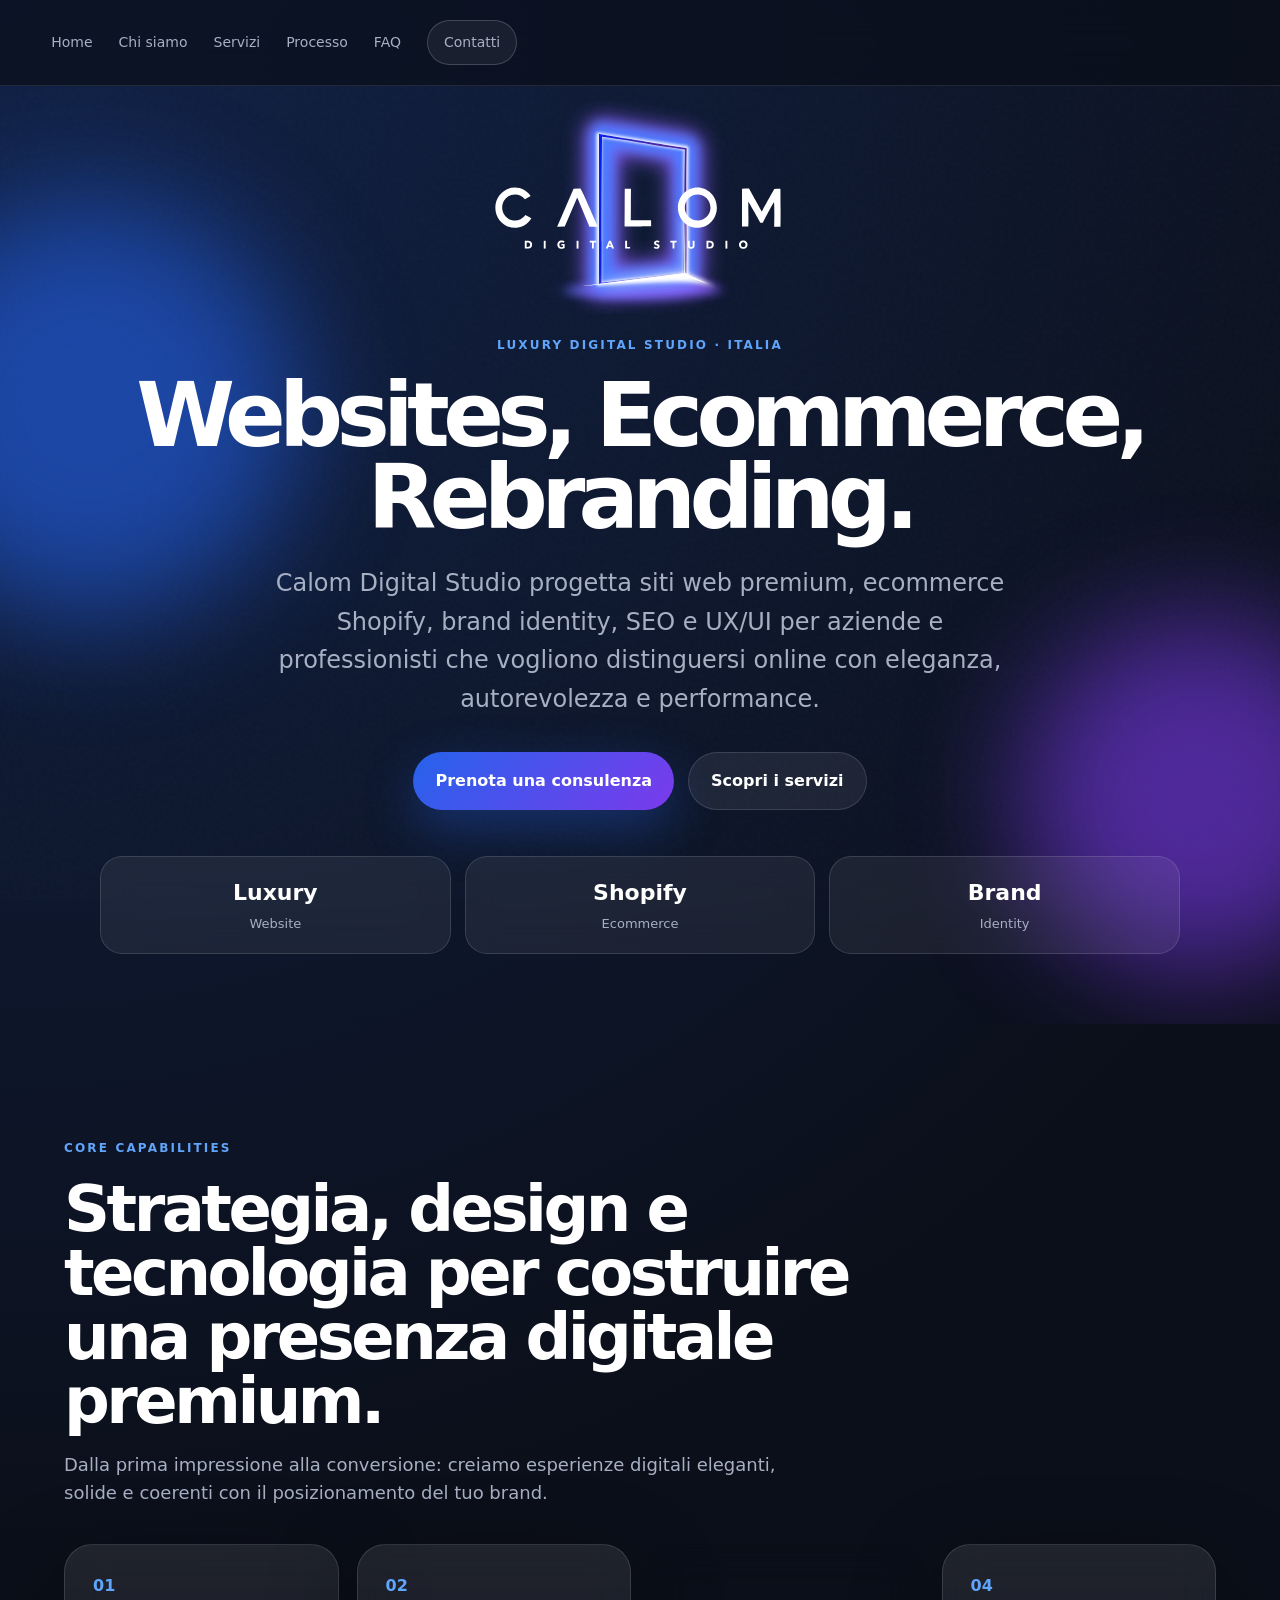
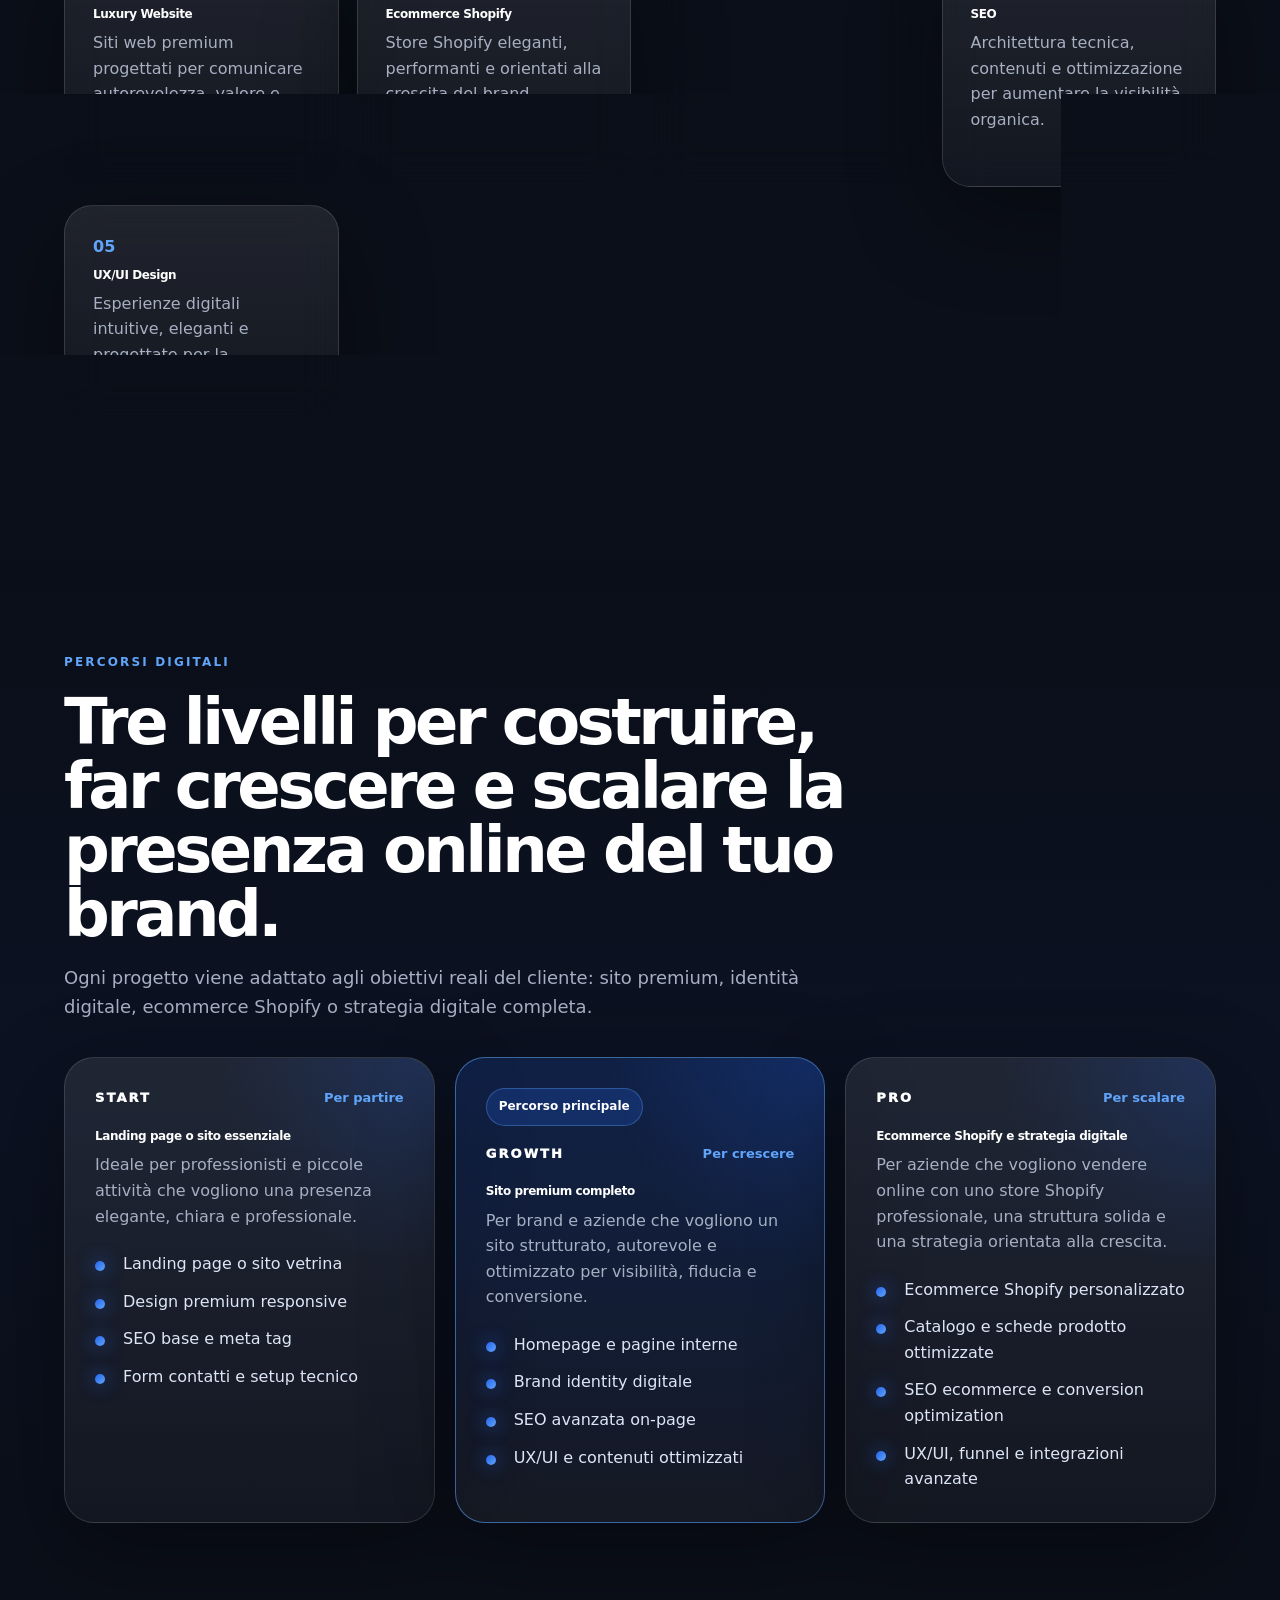
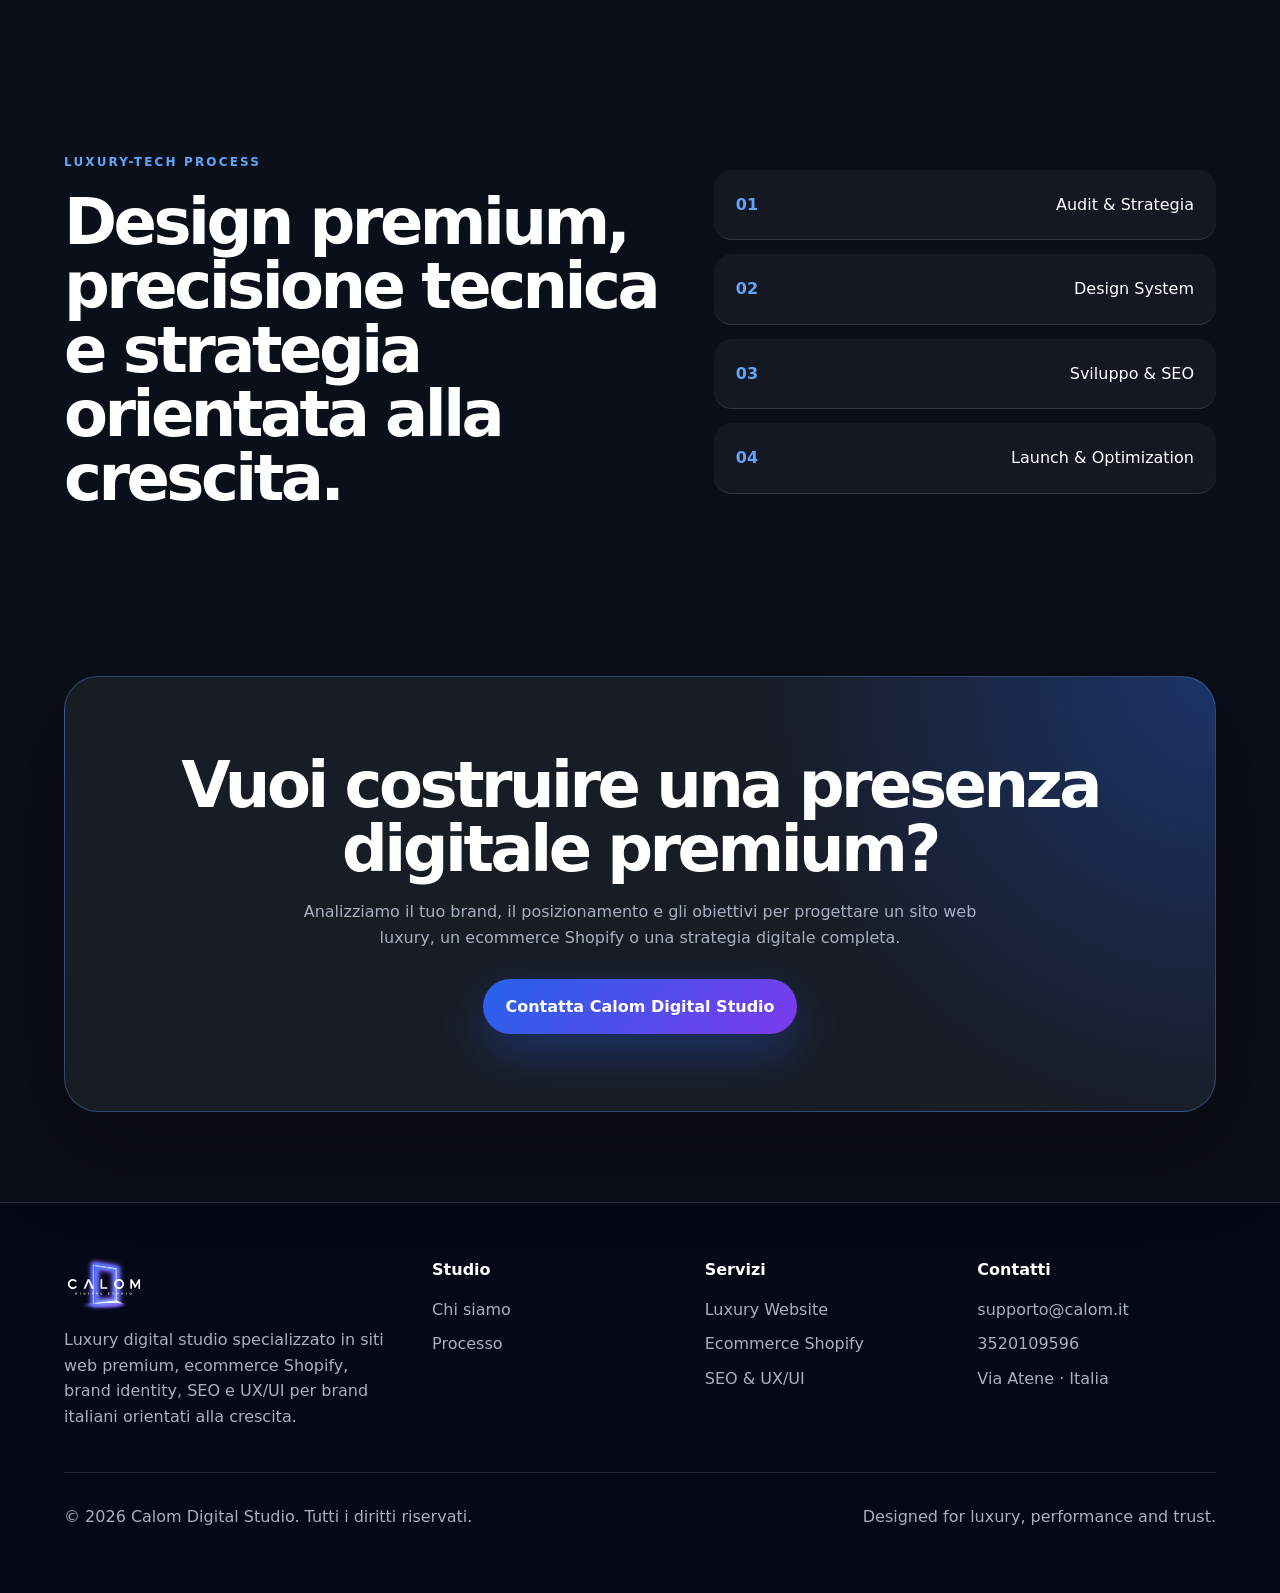
==== commit 3711ea33: "Update header text for clarity and punctuation" ====
--- a/calom-digital-studio-premium-ottimizzato/index.html
+++ b/calom-digital-studio-premium-ottimizzato/index.html
@@ -83,7 +83,7 @@
 
   <p class="eyebrow">Luxury Digital Studio · Italia</p>
 
-    <h1>Websites • Ecommerce • Rebranding</h1>
+    <h1>Websites,  Ecommerce,  Rebranding.</h1>
 
     <p class="hero-text">Calom Digital Studio progetta siti web premium, ecommerce Shopify, brand identity, SEO e UX/UI per aziende e professionisti che vogliono distinguersi online con eleganza, autorevolezza e performance.</p>
 
--- a/calom-digital-studio-premium-ottimizzato/style.css
+++ b/calom-digital-studio-premium-ottimizzato/style.css
@@ -168,7 +168,7 @@
 }
 
 h1{
-  font-size:clamp(48px,8vw,104px);
+  font-size:clamp(40px,7vw,90px);
   line-height:.92;
   letter-spacing:-.075em;
   margin-bottom:26px;
